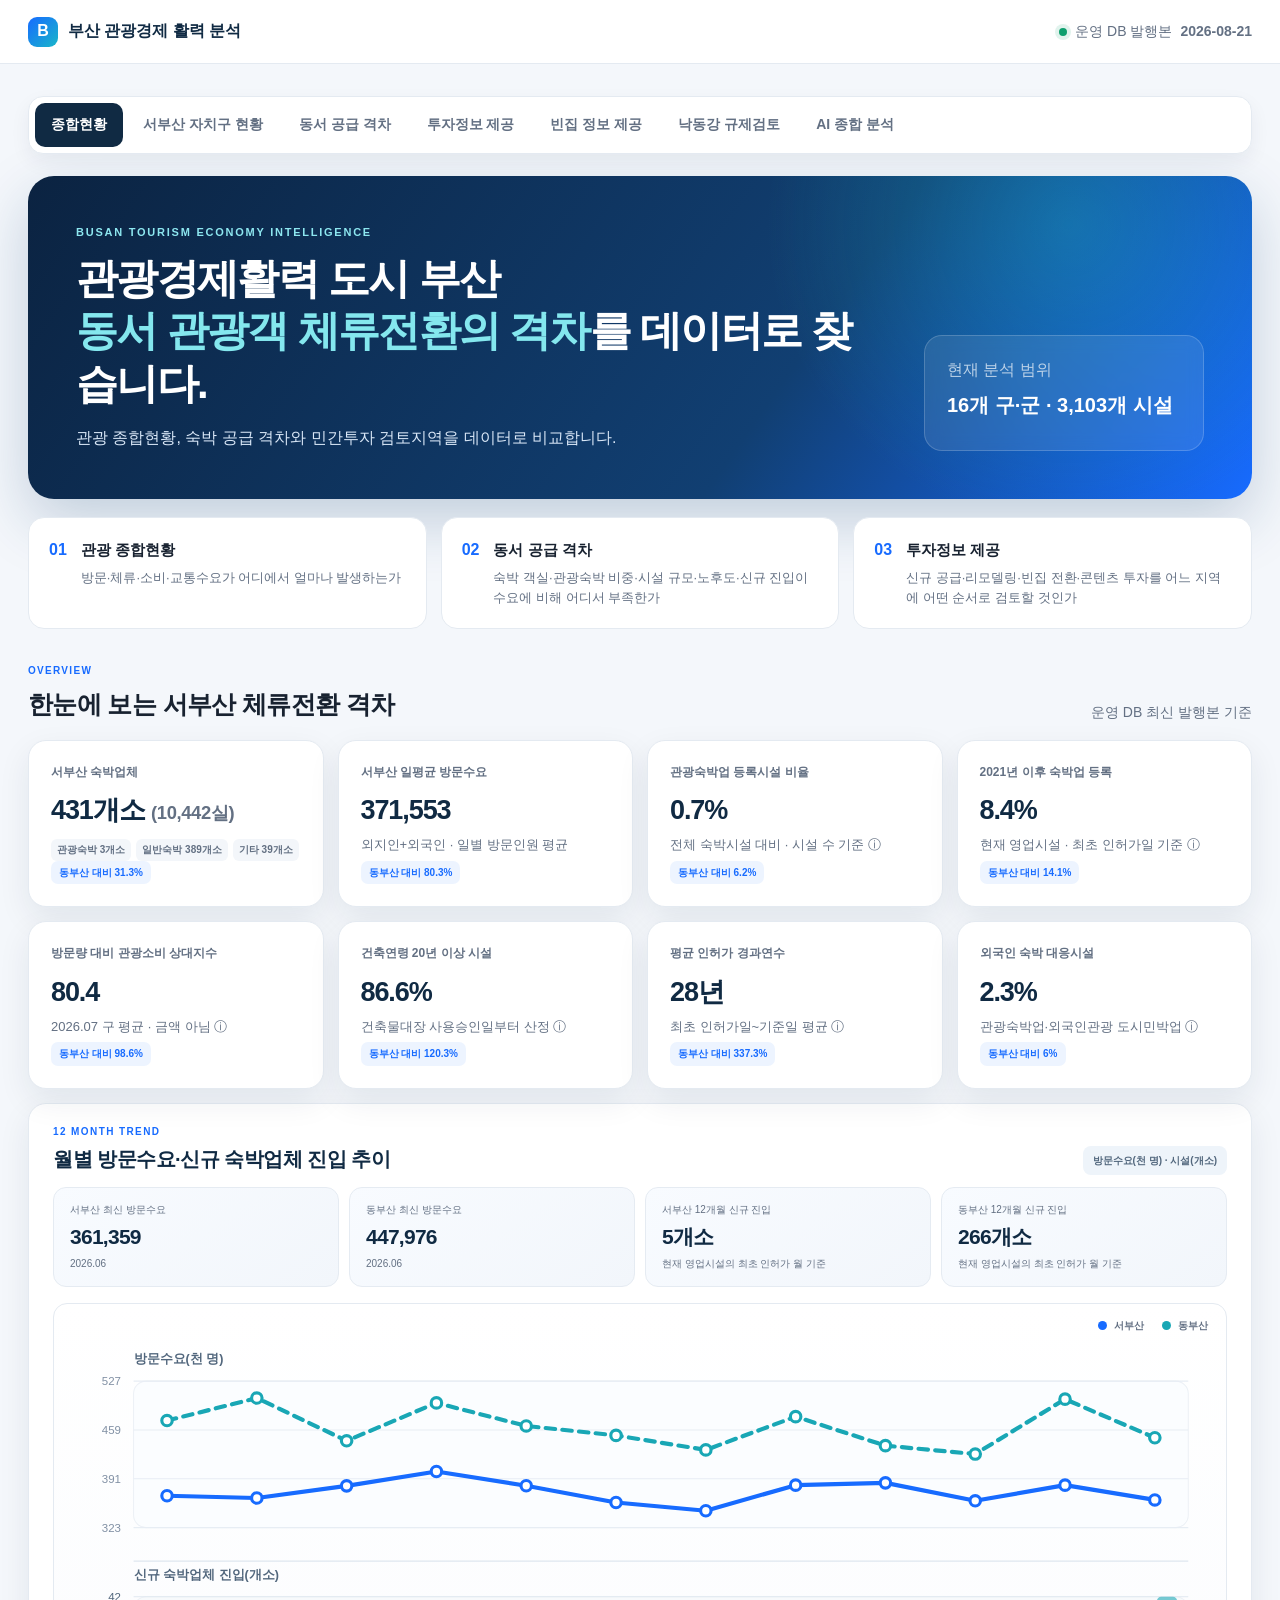
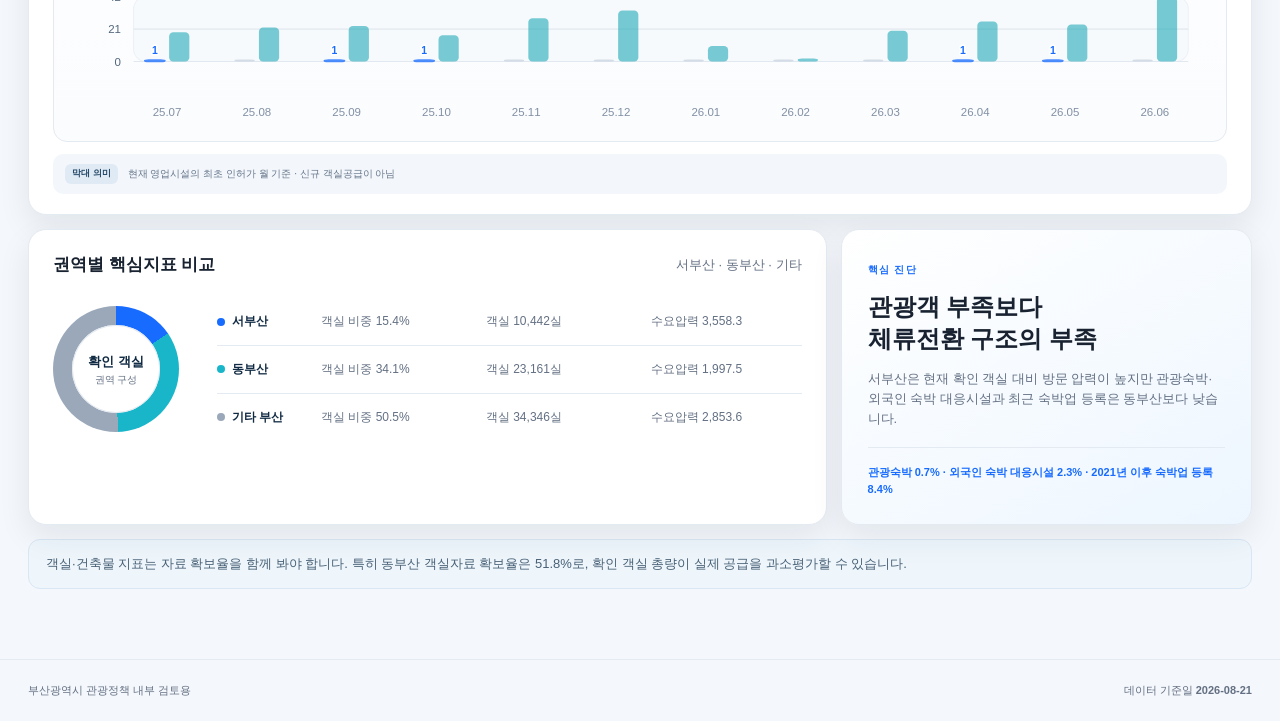
==== src/westbusan/tourism_dashboard/assets/index.html @ 1533f208 "fix(river): toggle all regulation layers" ====
<!doctype html>
<html lang="ko">
<head>
  <meta charset="utf-8">
  <meta name="viewport" content="width=device-width,initial-scale=1">
  <meta name="description" content="관광수요를 부산의 체류·숙박·소비로 연결하기 위한 정책 분석 대시보드">
  <title>부산 관광경제 활력 분석</title>
  <link rel="stylesheet" href="app.css?v=20260823-consumption-formula-v43">
</head>
<body>
  <header class="topbar">
    <a class="brand" href="#overview"><span class="brand-mark">B</span><span>부산 관광경제 활력 분석</span></a>
    <div class="top-meta"><span class="status-dot"></span><span>운영 DB 발행본</span><strong data-as-of>—</strong></div>
  </header>

  <main>
    <nav class="tabs" aria-label="대시보드 메뉴" role="tablist">
      <button class="active" role="tab" aria-selected="true" data-tab-target="overview">종합현황</button>
      <button role="tab" aria-selected="false" data-tab-target="tourism">서부산 자치구 현황</button>
      <button role="tab" aria-selected="false" data-tab-target="supply">동서 공급 격차</button>
      <button role="tab" aria-selected="false" data-tab-target="investment">투자정보 제공</button>
      <button role="tab" aria-selected="false" data-tab-target="vacant">빈집 정보 제공</button>
      <button role="tab" aria-selected="false" data-tab-target="river">낙동강 규제검토</button>
      <button role="tab" aria-selected="false" data-tab-target="insights">AI 종합 분석</button>
    </nav>

    <section class="hero">
      <div>
        <div class="eyebrow">BUSAN TOURISM ECONOMY INTELLIGENCE</div>
        <h1>관광경제활력 도시 부산<br><span>동서 관광객 체류전환의 격차</span>를 데이터로 찾습니다.</h1>
        <p>관광 종합현황, 숙박 공급 격차와 민간투자 검토지역을 데이터로 비교합니다.</p>
      </div>
      <aside class="hero-fact">
        <span>현재 분석 범위</span>
        <strong>16개 구·군 · 3,103개 시설</strong>
      </aside>
    </section>

    <section class="question-grid" aria-label="핵심 의사결정 질문">
      <article><span>01</span><div><strong>관광 종합현황</strong><p>방문·체류·소비·교통수요가 어디에서 얼마나 발생하는가</p></div></article>
      <article><span>02</span><div><strong>동서 공급 격차</strong><p>숙박 객실·관광숙박 비중·시설 규모·노후도·신규 진입이 수요에 비해 어디서 부족한가</p></div></article>
      <article><span>03</span><div><strong>투자정보 제공</strong><p>신규 공급·리모델링·빈집 전환·콘텐츠 투자를 어느 지역에 어떤 순서로 검토할 것인가</p></div></article>
    </section>

    <div class="dashboard-content">
    <section class="tab-panel active" data-tab-panel="overview" id="overview">
      <div class="section-head"><div><span>OVERVIEW</span><h2>한눈에 보는 서부산 체류전환 격차</h2></div><p data-load-state>운영 DB 지표를 불러오는 중입니다.</p></div>
      <div class="kpi-grid" data-overview-kpis></div>
      <article class="card trend-card" data-monthly-trend>
        <header class="trend-header">
          <div><span class="trend-eyebrow">12 MONTH TREND</span><h3>월별 방문수요·신규 숙박업체 진입 추이</h3></div>
          <strong class="trend-unit">방문수요(천 명) · 시설(개소)</strong>
        </header>
        <div class="trend-summary" data-trend-summary></div>
        <div class="trend-chart-shell">
          <div class="trend-legend"><span class="region west">서부산</span><span class="region east">동부산</span></div>
          <div class="trend-chart" data-trend-chart role="img" aria-label="월별 일평균 방문수요 선과 신규 숙박업체 진입 막대 비교"></div>
          <div class="trend-tooltip" data-trend-tooltip hidden></div>
        </div>
        <div class="trend-definition"><strong>막대 의미</strong><span>현재 영업시설의 최초 인허가 월 기준 · 신규 객실공급이 아님</span></div>
      </article>
      <div class="two-column">
        <article class="card"><div class="card-head"><h3>권역별 핵심지표 비교</h3><span>서부산 · 동부산 · 기타</span></div><div class="region-comparison"><div class="room-donut" data-room-donut aria-label="권역별 확인 객실 구성"><div><strong>확인 객실</strong><span>권역 구성</span></div></div><div class="region-summary" data-region-summary></div></div></article>
        <article class="card diagnosis"><span class="label">핵심 진단</span><h3>관광객 부족보다<br>체류전환 구조의 부족</h3><p>서부산은 현재 확인 객실 대비 방문 압력이 높지만 관광숙박·외국인 숙박 대응시설과 최근 숙박업 등록은 동부산보다 낮습니다.</p><div class="evidence-line" data-core-evidence></div></article>
      </div>
      <div class="notice">객실·건축물 지표는 자료 확보율을 함께 봐야 합니다. 특히 동부산 객실자료 확보율은 51.8%로, 확인 객실 총량이 실제 공급을 과소평가할 수 있습니다.</div>
    </section>

    <section class="tab-panel" data-tab-panel="tourism" id="tourism">
      <div class="section-head"><div><span>WEST BUSAN DISTRICTS</span><h2>서부산 자치구 상세현황</h2></div><p>해운대구를 동일 기준 비교값으로 사용합니다.</p></div>
      <div class="district-summary-grid" data-west-district-summary></div>
      <div class="district-priority-note" data-district-priority-note><strong>우선순위 산정 기준</strong><span>객실 100실당 일평균 방문수요(최근 355일 외지인·외국인 일평균 방문수요 ÷ 확인 객실 × 100)가 높은 순서입니다. 노후도·관광숙박·외국인 숙박 대응시설·최근 숙박업 등록은 지원유형 판단에 활용하며, 최종 투자 확정 순위가 아닙니다.</span></div>
      <article class="card district-chart-card">
        <div class="card-head"><h3>서부산 4개 구 분야별 비교</h3><span>괄호는 부산 전체 비중 · 합산 가능한 지표만 표시</span></div>
        <div class="district-chart-metrics" data-district-chart-metrics></div>
        <div class="west-district-chart" data-west-district-chart></div>
      </article>
      <article class="card district-control">
        <div><strong>분석 자치구</strong><span>강서구·북구·사상구·사하구 중 선택</span></div>
        <div class="district-tabs" data-west-district-tabs role="tablist" aria-label="서부산 분석 자치구"></div>
      </article>
      <div class="district-profile" data-district-profile></div>
      <article class="card district-comparison">
        <div class="card-head"><h3>선택 자치구와 해운대구 비교</h3><span>동일 발행본·동일 산식</span></div>
        <div class="district-comparison-grid" data-district-comparison></div>
      </article>
      <article class="card district-policy" data-district-policy></article>
    </section>

    <section class="tab-panel" data-tab-panel="supply" id="supply">
      <div class="section-head"><div><span>EAST–WEST SUPPLY GAP</span><h2>동·서부산 숙박공급 격차</h2></div><p>수요압력과 관광수용 역량을 동일 기준으로 비교합니다.</p></div>
      <div class="supply-gap-summary" data-supply-gap-summary aria-label="동서부산 공급격차 핵심 비교"></div>
      <article class="card visitor-demand-card">
        <div class="card-head"><h3>외지인·외국인 방문수요</h3><span>최근 355일 일평균 · 동서 비교</span></div>
        <div class="visitor-demand-comparison" data-visitor-demand-bars></div>
        <div class="visitor-demand-insight" data-visitor-demand-insight></div>
        <p class="visitor-demand-definition">관광데이터랩 외지인·외국인 분류의 일별 추정 방문인원입니다. 관광객 순인원·숙박객이 아닌 일별 추정 방문인원으로, 숙박수요의 직접 실적이 아니라 지역 방문압력을 비교하는 지표입니다.</p>
      </article>
      <div class="region-donut-grid" data-supply-donuts aria-label="권역별 숙박시설 비중"></div>
      <article class="card registration-type-card">
        <div class="card-head"><h3>등록유형별 숙박업체 비교</h3><span>업체 수 기준 · 서부산·동부산·기타 부산</span></div>
        <div class="registration-type-legend" aria-label="권역 색상 범례">
          <span><i class="west"></i>서부산</span><span><i class="east"></i>동부산</span><span><i class="other"></i>기타 부산</span>
        </div>
        <div class="registration-type-chart" data-registration-type-bars aria-label="등록유형별 권역 숙박업체 수 막대그래프"></div>
        <p class="registration-type-definition"><strong>업체 수 기준</strong>이며, 한 업체가 여러 등록유형에 해당하면 유형별로 중복 집계될 수 있습니다. 등록유형 기준·복수 등록 중복 가능.</p>
      </article>
      <div class="metric-table-wrap card"><table class="metric-table"><thead><tr><th>권역</th><th>시설</th><th>확인 객실</th><th>객실자료 확보율</th><th>시설당 객실 중앙값</th><th>건물 평균연수</th><th>20년+</th><th>인허가 평균업력</th><th>2021년 이후 숙박업 등록</th></tr></thead><tbody data-supply-table></tbody></table><p class="table-definition"><strong>객실자료 확보율</strong>은 전체 숙박시설 중 객실 수가 확인된 시설의 비율입니다. 동부산은 1,377개소 중 일반숙박 713개소의 객실 수가 확인됐으며, 관광숙박·도시민박 등은 현재 원천자료에 객실 수가 없어 확인 객실 합계에서 제외됩니다.</p></div>
      <div class="three-column compact-top">
        <article class="card mini-chart"><h3>관광숙박 등록 비율</h3><div data-tourism-bars></div></article>
        <article class="card mini-chart"><h3>외국인 숙박 대응시설 비율</h3><div data-foreign-bars></div></article>
        <article class="card mini-chart"><h3>2021년 이후 숙박업 등록 비율</h3><div data-new-bars></div></article>
      </div>
      <article class="card supply-ai-control">
        <div><span>AI SUPPLY ANALYSIS</span><h3>서부산·동부산 공급구조 AI 비교</h3><p>방문수요, 전체·일반숙박, 등록유형, 노후도와 신규 등록을 같은 발행본으로 해석합니다.</p></div>
        <button type="button" data-supply-insight-button>AI 공급구조 분석</button>
        <p data-supply-insight-state>버튼을 누르면 처음 한 번 분석하고, 데이터가 바뀌지 않으면 저장 결과를 재사용합니다.</p>
      </article>
      <section class="card supply-ai-result" data-supply-insight-result hidden aria-live="polite">
        <div class="supply-ai-meta"><span data-supply-insight-source></span><span data-supply-insight-date></span><span data-supply-insight-cache></span></div>
        <h3 data-supply-insight-headline></h3>
        <p data-supply-insight-summary></p>
        <div class="supply-ai-findings" data-supply-insight-findings></div>
        <div class="supply-ai-options" data-supply-insight-options></div>
      </section>
    </section>

    <section class="tab-panel" data-tab-panel="investment" id="investment">
      <div class="section-head"><div><span>INVESTMENT INFORMATION</span><h2>민간투자 검토정보</h2></div><p>수요·공급 신호를 지도에서 확인하고 투자유형과 우선지역을 검토합니다.</p></div>
      <div class="action-grid">
        <article><span>1</span><strong>신규 공급</strong><p>수요압력이 높고 신규 진입이 가능한 지역</p></article>
        <article><span>2</span><strong>리모델링</strong><p>노후시설 비중과 기존 객실 기반이 큰 지역</p></article>
        <article><span>3</span><strong>빈집 관광숙박 전환</strong><p>제도·건축·입지조건을 통과한 후보지역</p></article>
        <article><span>4</span><strong>콘텐츠 투자</strong><p>숙박과 인근 관광자원을 연결할 지역</p></article>
      </div>
      <div class="investment-use-flow" aria-label="투자정보 활용 순서">
        <article><span>01</span><div><strong>지역·번호 선택</strong><p>지도에서 동 단위 후보지 또는 번호를 선택합니다.</p></div></article>
        <article><span>02</span><div><strong>수요·공급·노후도 비교</strong><p>방문압력, 숙박시설 집적과 노후시설 신호를 함께 봅니다.</p></div></article>
        <article><span>03</span><div><strong>AI 투자해석 확인</strong><p>적합한 투자유형과 정책 검토사항을 자연어로 확인합니다.</p></div></article>
      </div>
      <div class="investment-map-head">
        <div><span>SPATIAL INVESTMENT</span><h3>지역별 숙박 투자기회 지도</h3><p>번호가 있는 후보지를 선택하면 지도 안의 상세정보에서 시설·수요·노후도 근거를 확인할 수 있습니다.</p></div>
        <a class="text-link" href="map/index.html?v=20260827-poi-filters-v66" target="_blank" rel="noopener">지도 크게 열기 ↗</a>
      </div>
      <div class="map-question-grid" aria-label="공간지도로 확인할 정책 질문">
        <article><span>공급</span><strong>관광수요 대비 숙박공급 부족</strong><p>방문압력과 숙박 공급을 결합해 신규 공급 검토지역을 찾습니다.</p></article>
        <article><span>집적</span><strong>숙박시설 밀집도</strong><p>기존 숙박시설이 모인 동 단위 시장 기반을 확인합니다.</p></article>
        <article><span>개선</span><strong>노후 숙박시설 밀집도</strong><p>20년 이상 건물과 시설 집적을 리모델링 후보로 검토합니다.</p></article>
        <article><span>시장</span><strong>신규 숙박업 진입</strong><p>최근 등록과 기존 공급구조를 함께 보고 투자방향을 판단합니다.</p></article>
      </div>
      <article class="card map-card investment-map-card"><iframe data-map-src="map/index.html?v=20260827-poi-filters-v66" title="부산 관광 숙박 투자기회 지도" loading="lazy"></iframe></article>
      <article class="card map-ai-control">
        <div><span>AI INVESTMENT INTERPRETATION</span><h3>관광 숙박 투자기회 AI 해석</h3><p>신규 공급·리모델링·빈집 전환·콘텐츠 보완 중 어떤 검토가 먼저 필요한지 발행지표로 설명합니다.</p></div>
        <button type="button" data-map-insight-button>AI 투자정보 해석</button>
      </article>
      <article class="card map-ai-result" data-map-insight-result hidden aria-live="polite"><h3 data-map-insight-headline></h3><p data-map-insight-summary></p><div data-map-insight-findings></div></article>
      <div class="investment-summary-head"><div><span>DISTRICT SUMMARY</span><h3>구별 검토순위 요약</h3></div><p>상세 후보지는 지도에서, 권역 비교는 아래 표에서 확인합니다.</p></div>
      <article class="card metric-table-wrap"><table class="metric-table"><thead><tr><th>순위</th><th>지역</th><th>확인 객실</th><th>수요/객실100실</th><th>3박 원천지표</th><th>20년+</th><th>우선 검토방향</th></tr></thead><tbody data-district-table></tbody></table></article>
      <div class="notice">지도와 검토순위는 정책·사업화 1차 검토용입니다. 실제 투자 전에는 토지이용, 인허가, 안전, 소유관계, 사업성과 수익성을 별도 확인해야 합니다.</div>
    </section>

    <section class="tab-panel" data-tab-panel="vacant" id="vacant">
      <div class="section-head"><div><span>VACANT HOUSE</span><h2>빈집 정보 제공</h2></div><p>서부산의 연속 필지군과 일정 규모 단독필지를 관광숙박·거점개발의 1차 후보로 검토합니다.</p></div>
      <div class="vacant-flow"><article><span>01</span><strong>빈집 전수현황</strong><p>16개 구·군 원천과 현재 게시본</p></article><article><span>02</span><strong>A형 연속필지 판정</strong><p>경계를 맞댄 3개 이상 빈집 필지</p></article><article><span>03</span><strong>B형 단독필지 보완</strong><p>A형 외 단독주택형 300㎡ 이상</p></article><article><span>04</span><strong>후보지 상세검토</strong><p>주소·필지·건축자료 확인</p></article></div>
      <article class="card vacant-overview">
        <div><span>DEVELOPMENT CANDIDATE TYPES</span><h3>A형 연속필지 거점개발 후보 4곳 · B형 자치구별 단독개발·숙박전환 예비후보 19곳</h3><p>A형은 지적경계를 직접 맞댄 3필지 이상의 물리적 거점이며, B형은 A형에 포함되지 않은 단독주택형 빈집 중 검증 지적면적 300㎡ 이상을 자치구별 최대 5곳씩 선별한 결과입니다. 지도를 확대하면 필지 경계와 개별 빈집 위치·주소를 확인하고 주소·지번 분석을 실행할 수 있습니다.</p></div>
        <div class="vacant-rule-chips"><span>서부산 4개 구</span><span>A형 3필지 이상</span><span>B형 300㎡ 이상</span><span>총 23곳</span></div>
      </article>
      <div class="workation-programme-head">
        <div><span>WORKATION DEVELOPMENT PROGRAMME</span><h3>빈집 활용 워케이션 개발사업 후보지역 및 검토방향</h3></div>
        <p>현재 게시된 A·B형 후보를 개발방식별로 묶은 행정검토용 요약입니다.</p>
      </div>
      <article class="card workation-candidate-card">
        <div class="workation-table-scroll">
          <table class="workation-candidate-table" data-workation-candidate-table>
            <thead><tr><th>구분</th><th>대상지역</th><th>입지·필지 특성</th><th>사업화 검토방향</th></tr></thead>
            <tbody>
              <tr><td><span class="workation-rank">1</span></td><td><strong>사상구 모라동</strong></td><td>대규모 연속 필지</td><td>숙박·업무·교류 기능을 결합한 <strong>복합형 워케이션 거점 우선 검토</strong></td></tr>
              <tr><td><span class="workation-rank">2</span></td><td><strong>강서구 명지동·동선동·죽동동</strong></td><td>일정 규모 이상의 단독필지</td><td>필지별 <strong>독립형 워케이션 숙박·업무시설 개발 검토</strong></td></tr>
              <tr><td><span class="workation-rank">3</span></td><td><strong>사하구 괴정동·사상구 감전동</strong></td><td>다수의 연속 필지</td><td>연속 필지를 활용한 <strong>통합개발 또는 소규모 워케이션 거점 조성 검토</strong></td></tr>
              <tr><td><span class="workation-rank">4</span></td><td><strong>강서구 죽림동·녹산동</strong></td><td>기존 건축물이 있는 중소규모 필지</td><td>기존 건축물의 <strong>리모델링·전환·재생을 통한 워케이션 시설 조성 검토</strong></td></tr>
              <tr><td><span class="workation-rank conditional">5</span></td><td><strong>사하구 장림동</strong></td><td>개발면적이 협소한 연속 필지</td><td><strong>인접 빈집·유휴부지 추가 확보를 전제로 조건부 추진</strong></td></tr>
            </tbody>
          </table>
        </div>
        <div class="workation-policy-note">
          <strong>행정검토 기준</strong>
          <span>대규모 연속필지는 거점개발형, 일정 규모 단독필지는 독립개발형, 중소규모 필지는 전환·재생형으로 구분합니다.</span>
        </div>
      </article>
      <div class="notice workation-caveat">현재 게시 빈집의 필지 연속성·면적·건축자료에 따른 <strong>투자검토 우선지역 선별 결과이며 사업대상지 확정이 아닙니다</strong>. 추진 전 소유권, 토지이용, 접도, 구조안전, 소방·주차·위생, 관광·교통·통신여건과 사업성을 별도 확인해야 합니다.</div>
      <div class="vacant-map-head"><div><span>LIVE VWORLD MAP</span><h3>빈집 전수현황·유형별 개발후보 지도</h3></div><a class="text-link" href="vacant-map/index.html?v=20260827-poi-filters-v66" target="_blank" rel="noopener">지도 크게 열기 ↗</a></div>
      <article class="card map-card vacant-map-card"><iframe data-vacant-map-src="vacant-map/index.html?v=20260827-poi-filters-v66" title="서부산 빈집 전수현황과 개발후보 지도" loading="lazy"></iframe></article>
      <div class="notice">후보지는 빈집의 물리적 연속성에 따른 1차 검토결과입니다. 실제 관광숙박 또는 거점개발 전에는 토지이용, 건축·소방·위생, 소유·권리관계와 사업성을 별도 확인해야 합니다.</div>
    </section>

    <section class="tab-panel" data-tab-panel="river" id="river">
      <div class="section-head"><div><span>NAKDONG RIVER SITE PRE-SCREENING</span><h2>낙동강 친수공원 관광개발 규제 검토</h2></div><p>낙동강 친수공원 일원의 하천·환경·국가유산·도시계획 규제를 중첩하여 관광개발 가능성을 사전 검토합니다.</p></div>
      <div class="river-review-flow"><article><span>01</span><strong>공원·행위 선택</strong><p>화명·대저·삼락·맥도·을숙도</p></article><article><span>02</span><strong>지도 지점검토</strong><p>하천·습지·국가유산·도시공원</p></article><article><span>03</span><strong>주소·지번 검토</strong><p>용도지역·지구·구역·제한사항</p></article><article><span>04</span><strong>행정 확인</strong><p>최신 고시·점용허가·관리청 협의</p></article></div>
      <div class="river-map-head"><div><span>RIMGIS + VWORLD + APPROVED DB</span><h3>낙동강 친수공원 정밀 규제지도</h3></div><a class="text-link" href="river-map/index.html?v=20260830-layer-toggle-v19" target="_blank" rel="noopener">지도 크게 열기 ↗</a></div>
      <article class="card map-card river-map-card"><iframe data-river-map-src="river-map/index.html?v=20260830-layer-toggle-v19" title="낙동강 친수공원 관광개발 규제 검토 지도" loading="lazy"></iframe></article>
      <div class="notice"><strong>판정 한계:</strong> 별도 발행된 PNU별 토지이용 속성이 있는 주소·지번은 세분 용도지역·용도지구·용도구역·지구단위계획·개발행위 제한을 함께 표시합니다. 미발행·조회실패는 규제 없음이 아니라 미판정입니다. ‘검토 가능’은 허가가 아니며 최신 고시도면·토지이용계획확인서·관리청 공식의견으로 재판정해야 합니다.</div>
    </section>

    <section class="tab-panel" data-tab-panel="insights" id="insights">
      <div class="section-head"><div><span>AI COMPREHENSIVE REPORT</span><h2>AI 종합 분석</h2></div><p>관광수요·숙박공급·민간투자·연속 빈집 필지군을 하나의 정책보고서로 해석합니다.</p></div>
      <article class="card report-control">
        <div><span>PUBLICATION-BOUND REPORT</span><h3>서부산 관광경제 활력 제고 종합보고서</h3><p>현재 승인된 관광·공간·빈집 발행본의 근거지표만 사용합니다. 동일 발행본은 저장된 분석을 재사용합니다.</p></div>
        <div class="report-actions"><button type="button" data-report-button>AI 종합보고서 생성</button><button type="button" class="secondary" data-report-print disabled>보고서 인쇄</button></div>
        <p data-report-state>버튼을 누를 때만 AI를 호출합니다. 호출 실패 시에도 동일한 8개 섹션의 근거 기반 기본보고서를 제공합니다.</p>
      </article>
      <section class="report-result" data-report-result hidden aria-live="polite">
        <div class="report-meta"><span data-report-source></span><span data-report-date></span><span data-report-cache></span></div>
        <article class="report-cover"><span>WEST BUSAN TOURISM POLICY REPORT</span><h3 data-report-headline></h3><p data-report-summary></p></article>
        <div class="report-section-grid" data-report-root>
          <article class="card report-section" data-report-section="executive_summary"><span>01</span><h3 data-report-title></h3><p data-report-narrative></p><div data-report-findings></div><div data-report-actions></div></article>
          <article class="card report-section" data-report-section="tourism_supply"><span>02</span><h3 data-report-title></h3><p data-report-narrative></p><div data-report-findings></div><div data-report-actions></div></article>
          <article class="card report-section" data-report-section="east_west_gap"><span>03</span><h3 data-report-title></h3><p data-report-narrative></p><div data-report-findings></div><div data-report-actions></div></article>
          <article class="card report-section" data-report-section="west_districts"><span>04</span><h3 data-report-title></h3><p data-report-narrative></p><div data-report-findings></div><div data-report-actions></div></article>
          <article class="card report-section" data-report-section="accommodation_investment"><span>05</span><h3 data-report-title></h3><p data-report-narrative></p><div data-report-findings></div><div data-report-actions></div></article>
          <article class="card report-section" data-report-section="vacant_hubs"><span>06</span><h3 data-report-title></h3><p data-report-narrative></p><div data-report-findings></div><div data-report-actions></div></article>
          <article class="card report-section" data-report-section="policy_programmes"><span>07</span><h3 data-report-title></h3><p data-report-narrative></p><div data-report-findings></div><div data-report-actions></div></article>
          <article class="card report-section" data-report-section="limitations"><span>08</span><h3 data-report-title></h3><p data-report-narrative></p><div data-report-findings></div><div data-report-actions></div></article>
        </div>
        <details class="card report-evidence"><summary>인용 근거지표·발행정보 보기</summary><div data-report-evidence></div></details>
      </section>
      <div class="notice">AI 해석은 정책검토 참고자료이며 법적 적합성, 안전성, 투자수익 또는 사업 타당성을 확정하지 않습니다.</div>
    </section>

    </div>
  </main>

  <footer><span>부산광역시 관광정책 내부 검토용</span><span>데이터 기준일 <strong data-as-of>—</strong></span></footer>
  <script src="app.js?v=20260823-consumption-formula-v43"></script>
</body>
</html>
---- src/westbusan/tourism_dashboard/assets/app.css ----
:root{--navy:#102a43;--blue:#176bff;--cyan:#19b6c9;--ink:#182230;--muted:#637083;--line:#e4eaf1;--bg:#f4f7fb;--card:#fff;--good:#0e9f6e;--warn:#e58a00;--bad:#d95050;--shadow:0 12px 32px rgba(16,42,67,.08)}
.kpi strong .secondary-value{display:inline;font-size:.68em;letter-spacing:-.02em;color:var(--muted)}
.facility-mix{display:flex;flex-wrap:wrap;gap:5px;margin-top:3px}.facility-mix-item{display:inline-flex;align-items:center;white-space:nowrap;padding:3px 6px;border-radius:6px;background:#f3f6fa;color:var(--muted);font-size:10px;font-weight:700}
.topbar .brand{display:flex!important}body{padding-left:0!important}body .topbar{justify-content:space-between!important;padding:0 max(28px,calc((100% - 1320px)/2))!important}main{max-width:1320px!important}.dashboard-content{min-width:0}main>.tabs{display:flex;flex-direction:row;gap:4px;overflow-x:auto;overflow-y:hidden;margin:0 0 22px;padding:6px;max-height:none;position:sticky;top:76px;z-index:15;border:1px solid var(--line);border-radius:15px;background:#fff;box-shadow:0 8px 20px rgba(16,42,67,.06)}main>.tabs button{display:block;flex:0 0 auto;width:auto;padding:11px 16px;color:var(--muted);text-align:center;white-space:nowrap}main>.tabs button.active{background:var(--navy);color:#fff}footer{max-width:1320px!important}
.kpi>small:not(.facility-mix){display:block;line-height:1.45}.kpi>small.metric-definition{white-space:nowrap;overflow:hidden;text-overflow:ellipsis;cursor:help}
.topbar{justify-content:flex-end!important}@media(max-width:1180px){.topbar{justify-content:space-between!important}}
[data-overview-kpis]{grid-auto-rows:1fr}[data-overview-kpis] .kpi{height:100%}
*{box-sizing:border-box}html{scroll-behavior:smooth}body{margin:0;background:var(--bg);color:var(--ink);font-family:Pretendard,"Noto Sans KR","Malgun Gothic",sans-serif;line-height:1.55}.topbar{height:64px;padding:0 max(28px,calc((100% - 1320px)/2));display:flex;align-items:center;justify-content:space-between;background:#fff;border-bottom:1px solid var(--line);position:sticky;top:0;z-index:20}.brand{display:flex;gap:10px;align-items:center;color:var(--navy);font-weight:800;text-decoration:none}.brand-mark{display:grid;place-items:center;width:30px;height:30px;border-radius:9px;background:linear-gradient(135deg,var(--blue),var(--cyan));color:#fff}.top-meta{display:flex;align-items:center;gap:8px;font-size:12px;color:var(--muted)}.status-dot{width:8px;height:8px;border-radius:50%;background:var(--good);box-shadow:0 0 0 4px rgba(14,159,110,.12)}main{max-width:1320px;margin:auto;padding:32px 28px 70px}.hero{min-height:300px;border-radius:26px;padding:48px;display:flex;align-items:flex-end;justify-content:space-between;gap:36px;color:#fff;background:radial-gradient(circle at 85% 15%,rgba(25,182,201,.35),transparent 28%),linear-gradient(125deg,#0b2341,#113f72 62%,#176bff);box-shadow:0 22px 60px rgba(17,63,114,.22)}.eyebrow{font-size:11px;font-weight:800;letter-spacing:.16em;color:#8de7f0}.hero h1{margin:12px 0 16px;font-size:42px;line-height:1.25;letter-spacing:-.04em}.hero h1 span{color:#84e7ee}.hero p{max-width:710px;margin:0;color:#d9e7f7;font-size:16px}.hero-fact{min-width:280px;padding:22px;border:1px solid rgba(255,255,255,.18);border-radius:18px;background:rgba(255,255,255,.09);backdrop-filter:blur(8px)}.hero-fact span,.hero-fact small{display:block;color:#bcd2e8}.hero-fact strong{display:block;margin:7px 0;font-size:20px}.question-grid{display:grid;grid-template-columns:repeat(3,1fr);gap:14px;margin:18px 0 26px}.question-grid article{display:flex;gap:14px;padding:20px;border:1px solid var(--line);border-radius:16px;background:#fff}.question-grid article>span{font-weight:900;color:var(--blue)}.question-grid strong{font-size:15px}.question-grid p{margin:5px 0 0;font-size:12px;color:var(--muted)}.tabs{display:flex;gap:4px;overflow-x:auto;padding:6px;margin-bottom:22px;border:1px solid var(--line);border-radius:15px;background:#fff;position:sticky;top:76px;z-index:15;box-shadow:0 8px 20px rgba(16,42,67,.06)}.tabs button{flex:0 0 auto;padding:11px 16px;border:0;border-radius:10px;background:transparent;color:var(--muted);font:inherit;font-size:13px;font-weight:700;cursor:pointer}.tabs button.active{background:var(--navy);color:#fff}.tab-panel{display:none}.tab-panel.active{display:block;animation:fade .25s ease}@keyframes fade{from{opacity:0;transform:translateY(5px)}to{opacity:1;transform:none}}.section-head{display:flex;align-items:end;justify-content:space-between;gap:20px;margin:28px 0 16px}.section-head span,.card .label{font-size:10px;letter-spacing:.13em;font-weight:900;color:var(--blue)}.section-head h2{margin:3px 0 0;font-size:25px;letter-spacing:-.025em}.section-head p{margin:0;color:var(--muted);font-size:13px}.section-head.small{margin-top:28px}.card{background:var(--card);border:1px solid var(--line);border-radius:18px;box-shadow:var(--shadow)}.card-head{display:flex;align-items:center;justify-content:space-between;gap:16px;padding:22px 24px 12px}.card-head h3{margin:0;font-size:17px}.card-head span{font-size:11px;color:var(--muted)}.kpi-grid{display:grid;grid-template-columns:repeat(4,1fr);gap:14px}.kpi{padding:22px}.kpi .label{display:block;color:var(--muted);letter-spacing:0;font-size:12px}.kpi strong{display:block;margin:9px 0 4px;font-size:27px;letter-spacing:-.04em;color:var(--navy)}.kpi small{color:var(--muted);font-size:11px}.kpi .delta{display:inline-block;margin-top:10px;padding:4px 8px;border-radius:7px;background:#edf4ff;color:var(--blue);font-size:10px;font-weight:800}.two-column{display:grid;grid-template-columns:1.65fr .85fr;gap:14px;margin-top:14px}.three-column{display:grid;grid-template-columns:repeat(3,1fr);gap:14px}.compact-top{margin-top:14px}.region-summary{padding:6px 24px 22px}.region-row{display:grid;grid-template-columns:90px 1fr 1fr 1fr;gap:14px;align-items:center;padding:14px 0;border-bottom:1px solid var(--line);font-size:12px}.region-row:last-child{border-bottom:0}.region-row strong{color:var(--navy)}.region-row span{color:var(--muted)}.diagnosis{padding:26px;background:linear-gradient(150deg,#fff,#edf6ff)}.diagnosis h3{font-size:24px;line-height:1.35;margin:10px 0}.diagnosis p{font-size:13px;color:var(--muted)}.evidence-line{margin-top:18px;padding-top:16px;border-top:1px solid var(--line);font-size:11px;color:var(--blue);font-weight:700}.notice{margin-top:14px;padding:14px 17px;border:1px solid #d9e6f3;border-radius:12px;background:#eef6fc;color:#496176;font-size:12px}.comparison-bars{padding:12px 24px 24px}.bar-row{display:grid;grid-template-columns:85px 1fr 120px;gap:14px;align-items:center;margin:14px 0;font-size:12px}.track{height:10px;border-radius:999px;background:#e9eef5;overflow:hidden}.fill{height:100%;border-radius:999px}.bar-value{text-align:right;font-weight:800;color:var(--navy)}.source-index-grid{display:grid;grid-template-columns:repeat(3,1fr);gap:12px;padding:12px 24px 24px}.source-index{padding:15px;border-radius:13px;background:#f6f8fb}.source-index span{font-size:11px;color:var(--muted)}.source-index strong{display:block;margin-top:6px;font-size:22px;color:var(--navy)}.pending{padding:24px}.pending>span{font-size:10px;color:var(--warn);font-weight:900;letter-spacing:.1em}.pending h3{margin:7px 0}.pending strong{display:block;margin:20px 0 6px;font-size:24px;color:var(--warn)}.pending p{font-size:12px;color:var(--muted)}.metric-table-wrap{overflow:auto}.metric-table{width:100%;min-width:940px;border-collapse:collapse}.metric-table th{padding:13px 14px;background:#f6f8fb;color:#6d7888;font-size:10px;text-align:left;white-space:nowrap}.metric-table td{padding:14px;border-top:1px solid var(--line);font-size:12px;white-space:nowrap}.metric-table td strong{color:var(--navy)}.mini-chart{padding:20px}.mini-chart h3{margin:0 0 18px;font-size:14px}.mini-chart .bar-row{grid-template-columns:65px 1fr 62px;margin:12px 0}.action-grid,.vacant-flow{display:grid;grid-template-columns:repeat(4,1fr);gap:12px;margin-bottom:14px}.action-grid article,.vacant-flow article{padding:20px;border:1px solid var(--line);border-radius:16px;background:#fff}.action-grid span,.vacant-flow span{display:grid;place-items:center;width:30px;height:30px;border-radius:9px;background:#edf4ff;color:var(--blue);font-size:11px;font-weight:900}.action-grid strong,.vacant-flow strong{display:block;margin:12px 0 5px}.action-grid p,.vacant-flow p{margin:0;color:var(--muted);font-size:11px}.insight-control{display:grid;grid-template-columns:240px auto 1fr;gap:16px;align-items:end;padding:20px}.insight-control label{display:block;margin-bottom:6px;font-size:11px;color:var(--muted);font-weight:700}.insight-control select{width:100%;padding:11px;border:1px solid var(--line);border-radius:10px;background:#fff}.insight-control button{padding:12px 18px;border:0;border-radius:10px;background:linear-gradient(135deg,var(--blue),#3c87ff);color:#fff;font-weight:800;cursor:pointer}.insight-control button:disabled{opacity:.55;cursor:wait}.insight-control p{margin:0 0 7px;color:var(--muted);font-size:11px}.insight-meta{display:flex;gap:8px;margin:14px 0}.insight-meta span{padding:5px 9px;border-radius:7px;background:#eaf2fb;color:#42617e;font-size:10px}.insight-lead{padding:25px}.insight-lead>span{font-size:10px;color:var(--blue);font-weight:900}.insight-lead h3{margin:9px 0;font-size:24px}.insight-lead p{margin:0;color:var(--muted)}.insight-grid{display:grid;grid-template-columns:repeat(3,1fr);gap:12px;margin-top:12px}.finding{padding:20px}.finding .area{font-size:10px;color:var(--blue);font-weight:900}.finding h3{margin:8px 0}.finding p{font-size:12px}.finding small{color:var(--muted)}.metric-chips{display:flex;flex-wrap:wrap;gap:5px;margin-top:12px}.metric-chips span{padding:4px 6px;border-radius:5px;background:#f0f3f7;color:#5b6879;font-size:9px}.policy-list{display:grid;gap:9px}.policy-option{display:grid;grid-template-columns:46px 150px 1fr;gap:15px;align-items:center;padding:16px 20px;border:1px solid var(--line);border-radius:14px;background:#fff}.policy-option .rank{display:grid;place-items:center;width:34px;height:34px;border-radius:10px;background:var(--navy);color:#fff;font-weight:900}.policy-option strong{font-size:12px;color:var(--blue)}.policy-option h3{margin:0 0 4px;font-size:14px}.policy-option p{margin:0;color:var(--muted);font-size:11px}.evidence{margin-top:14px;padding:16px 20px}.evidence summary{cursor:pointer;font-weight:800;font-size:12px}.evidence-row{display:grid;grid-template-columns:1.2fr 100px 90px 1.5fr;gap:10px;padding:10px 0;border-top:1px solid var(--line);font-size:11px}.map-card{padding:8px}.map-card iframe{display:block;width:100%;height:650px;border:0;border-radius:13px}.text-link{color:var(--blue);font-size:12px;text-decoration:none;font-weight:800}.vacant-status{padding:28px}.vacant-status>span{font-size:10px;color:var(--warn);font-weight:900}.vacant-status h3{margin:8px 0}.vacant-status p{color:var(--muted);font-size:13px}.vacant-status strong{color:var(--blue);font-size:12px}footer{display:flex;justify-content:space-between;max-width:1320px;margin:auto;padding:22px 28px;border-top:1px solid var(--line);color:var(--muted);font-size:11px}
.region-comparison{display:grid;grid-template-columns:150px 1fr;gap:14px;align-items:center;padding:8px 24px 22px}.region-comparison .region-summary{padding:0}.room-donut{display:grid;place-items:center;width:126px;aspect-ratio:1;border-radius:50%;position:relative}.room-donut:after{content:"";position:absolute;inset:19px;border-radius:50%;background:#fff;box-shadow:inset 0 0 0 1px var(--line)}.room-donut>div{position:relative;z-index:1;text-align:center}.room-donut strong,.room-donut span{display:block}.room-donut strong{font-size:13px;color:var(--navy)}.room-donut span{font-size:10px;color:var(--muted)}.region-name{display:flex;align-items:center;gap:7px}.region-dot{display:inline-block;width:8px;height:8px;border-radius:50%}
@media(max-width:980px){.hero{align-items:flex-start;flex-direction:column}.question-grid,.three-column,.insight-grid{grid-template-columns:1fr}.kpi-grid{grid-template-columns:repeat(2,1fr)}.two-column{grid-template-columns:1fr}.action-grid,.vacant-flow{grid-template-columns:repeat(2,1fr)}.insight-control{grid-template-columns:1fr auto}.insight-control p{grid-column:1/-1}.policy-option{grid-template-columns:42px 1fr}.policy-option>div:last-child{grid-column:2}.top-meta{display:none}}
@media(max-width:600px){main{padding:18px 14px 50px}.topbar{padding:0 14px}.hero{padding:28px 22px;min-height:0}.hero h1{font-size:29px}.hero-fact{min-width:0;width:100%}.question-grid{grid-template-columns:1fr}.tabs{top:68px}.kpi-grid{grid-template-columns:1fr}.section-head{align-items:flex-start;flex-direction:column}.action-grid,.vacant-flow{grid-template-columns:1fr 1fr}.insight-control{grid-template-columns:1fr}.insight-control button{width:100%}.bar-row{grid-template-columns:70px 1fr}.bar-value{grid-column:2}.source-index-grid{grid-template-columns:1fr}.evidence-row{grid-template-columns:1fr 80px}.evidence-row span:last-child{grid-column:1/-1}.map-card iframe{height:520px}.region-comparison{grid-template-columns:1fr;padding:8px 18px 20px}.room-donut{margin:auto}.region-row{grid-template-columns:80px 1fr}.region-row span:nth-child(n+3){display:none}footer{padding:20px 14px;flex-direction:column;gap:4px}}
.region-donut-grid{display:grid;grid-template-columns:repeat(3,1fr);gap:14px;margin-bottom:14px}.region-donut-card{display:flex;align-items:center;gap:20px;padding:22px}.region-donut{--region-color:var(--blue);--region-share:0%;display:grid;place-items:center;width:112px;aspect-ratio:1;flex:0 0 auto;border-radius:50%;position:relative;background:conic-gradient(var(--region-color) 0 var(--region-share),#e8edf4 var(--region-share) 100%)}.region-donut:after{content:"";position:absolute;inset:17px;border-radius:50%;background:#fff}.region-donut strong,.region-donut small{position:relative;z-index:1;grid-area:1/1;text-align:center}.region-donut strong{align-self:center;margin-top:-12px;font-size:20px;color:var(--navy)}.region-donut small{align-self:center;margin-top:28px;font-size:11px;color:var(--muted)}.region-donut-details h3{margin:0 0 8px;font-size:20px;color:var(--navy)}.region-donut-details p{margin:4px 0;color:var(--muted);font-size:13px}.metric-table th{font-size:12px}.metric-table td{font-size:14px}.question-grid p,.card-head span,.kpi small,.action-grid p,.vacant-flow p,.notice{font-size:13px}.top-meta,.tabs button,.section-head p,.bar-row,.mini-chart h3,.vacant-status p{font-size:14px}@media(max-width:980px){.region-donut-grid{grid-template-columns:1fr}.region-donut-card{justify-content:center}}@media(max-width:600px){.region-donut-card{justify-content:flex-start;padding:18px}.region-donut{width:96px}.region-donut-details p{font-size:12px}}
.map-ai-control{display:flex;align-items:center;justify-content:space-between;gap:24px;margin-top:14px;padding:22px 24px}.map-ai-control span{font-size:10px;font-weight:900;letter-spacing:.12em;color:var(--blue)}.map-ai-control h3{margin:5px 0 4px;font-size:20px;color:var(--navy)}.map-ai-control p{margin:0;color:var(--muted);font-size:13px}.map-ai-control button{flex:0 0 auto;padding:13px 20px;border:0;border-radius:10px;background:linear-gradient(135deg,var(--blue),#3c87ff);color:#fff;font-weight:900;cursor:pointer}.map-ai-control button:disabled{opacity:.55}.map-ai-result{margin-top:12px;padding:24px}.map-ai-result h3{margin:0 0 8px;font-size:22px;color:var(--navy)}.map-ai-result p{color:var(--muted)}.map-ai-result [data-map-insight-findings]{display:grid;grid-template-columns:repeat(3,1fr);gap:10px;margin-top:14px}.map-ai-result [data-map-insight-findings] article{padding:14px;border-radius:12px;background:#f4f7fb}.map-ai-result [data-map-insight-findings] strong{display:block;margin-bottom:5px;color:var(--navy)}.map-ai-result [data-map-insight-findings] small{color:var(--muted)}@media(max-width:760px){.map-ai-control{align-items:flex-start;flex-direction:column}.map-ai-result [data-map-insight-findings]{grid-template-columns:1fr}}
.map-question-grid{display:grid;grid-template-columns:repeat(4,1fr);gap:12px;margin-bottom:14px}.map-question-grid article{padding:18px;border:1px solid var(--line);border-radius:16px;background:#fff}.map-question-grid span{display:inline-block;padding:4px 7px;border-radius:6px;background:#edf4ff;color:var(--blue);font-size:10px;font-weight:900}.map-question-grid strong{display:block;margin:10px 0 6px;color:var(--navy);font-size:14px}.map-question-grid p{margin:0;color:var(--muted);font-size:12px}@media(max-width:900px){.map-question-grid{grid-template-columns:1fr 1fr}}@media(max-width:600px){.map-question-grid{grid-template-columns:1fr}}
.dashboard-shell{display:grid;grid-template-columns:190px minmax(0,1fr);gap:22px;align-items:start;margin-top:4px;transition:grid-template-columns .2s ease}.dashboard-content{min-width:0}.dashboard-shell .tabs{display:flex;flex-direction:column;gap:5px;overflow-y:auto;overflow-x:hidden;margin:0;padding:10px;max-height:calc(100vh - 100px);top:84px;border-radius:18px}.tabs-group{display:grid;gap:4px}.tabs-group+.tabs-group{margin-top:12px;padding-top:12px;border-top:1px solid var(--line)}.tabs-group-title{padding:0 10px 5px;color:#8b98a9;font-size:10px;font-weight:900;letter-spacing:.12em}.dashboard-shell .tabs button{display:flex;align-items:center;gap:10px;width:100%;padding:11px 10px;text-align:left}.tab-index{display:grid;place-items:center;width:27px;height:27px;flex:0 0 auto;border-radius:8px;background:#eef3f8;color:#718096;font-size:10px;font-weight:900}.tabs button.active .tab-index{background:rgba(255,255,255,.14);color:#fff}.dashboard-shell.map-mode{grid-template-columns:76px minmax(0,1fr)}.dashboard-shell.map-mode .tabs{padding:8px}.dashboard-shell.map-mode .tabs-group-title,.dashboard-shell.map-mode .tab-label{display:none}.dashboard-shell.map-mode .tabs button{justify-content:center;padding:9px 6px}[data-overview-kpis] .kpi{display:flex;flex-direction:column}[data-overview-kpis] .kpi .delta{align-self:flex-start;margin-top:auto}@media(max-width:1180px){.dashboard-shell,.dashboard-shell.map-mode{display:block}.dashboard-shell .tabs,.dashboard-shell.map-mode .tabs{display:flex;flex-direction:row;gap:4px;overflow-x:auto;overflow-y:hidden;margin-bottom:22px;padding:6px;max-height:none;top:76px;border-radius:15px}.tabs-group{display:contents}.tabs-group-title,.tab-index{display:none}.dashboard-shell .tabs button,.dashboard-shell.map-mode .tabs button{display:block;width:auto;padding:11px 16px;text-align:center;white-space:nowrap}.dashboard-shell.map-mode .tab-label{display:inline}}
body{padding-left:250px}.topbar .brand{display:none}.topbar{padding:0 32px}main{max-width:1600px}.dashboard-shell{display:block;margin-top:4px}.sidebar{position:fixed;inset:0 auto 0 0;width:250px;height:100vh;display:flex;flex-direction:column;padding:22px 14px;background:#0d2138;color:#fff;z-index:40;box-shadow:8px 0 28px rgba(13,33,56,.14)}.sidebar-brand{display:flex;align-items:center;gap:12px;padding:4px 8px 22px;border-bottom:1px solid rgba(255,255,255,.12)}.sidebar-brand .brand-mark{width:42px;height:42px;flex:0 0 auto;background:linear-gradient(135deg,#176bff,#19b6c9)}.sidebar-brand strong{display:block;font-size:16px;line-height:1.25}.sidebar-brand small{display:block;margin-top:4px;color:#8fa2b7;font-size:11px}.sidebar .tabs{position:static;display:flex;flex:1;flex-direction:column;gap:5px;overflow-y:auto;overflow-x:hidden;margin:18px 0 12px;padding:0;max-height:none;border:0;border-radius:0;background:transparent;box-shadow:none}.sidebar .tabs button{display:flex;align-items:center;gap:10px;width:100%;padding:11px 10px;color:#c3cfdb;text-align:left}.sidebar .tabs button.active{background:linear-gradient(135deg,#176bff,#235bb5);color:#fff}.sidebar .tabs-group+.tabs-group{border-color:rgba(255,255,255,.1)}.sidebar .tabs-group-title{color:#72879e}.sidebar .tab-index{background:rgba(255,255,255,.08);color:#91a4b8}.sidebar-meta{padding:14px;border:1px solid rgba(25,182,201,.35);border-radius:12px;background:rgba(25,182,201,.08)}.sidebar-meta span,.sidebar-meta small{display:block;color:#8fdde5;font-size:10px}.sidebar-meta strong{display:block;margin:4px 0;color:#fff;font-size:13px}footer{max-width:1600px}@media(max-width:1180px){body{padding-left:0}.topbar .brand{display:flex}.topbar{padding:0 max(28px,calc((100% - 1320px)/2))}main{max-width:1320px}.sidebar{position:static;width:auto;height:auto;display:block;padding:0;background:transparent;color:inherit;box-shadow:none}.sidebar-brand,.sidebar-meta{display:none}.sidebar .tabs{position:sticky;display:flex;flex-direction:row;gap:4px;overflow-x:auto;overflow-y:hidden;margin:0 0 22px;padding:6px;max-height:none;top:76px;border:1px solid var(--line);border-radius:15px;background:#fff;box-shadow:0 8px 20px rgba(16,42,67,.06)}.tabs-group{display:contents}.tabs-group-title,.tab-index{display:none}.sidebar .tabs button{display:block;width:auto;padding:11px 16px;color:var(--muted);text-align:center;white-space:nowrap}.sidebar .tabs button.active{background:var(--navy);color:#fff}footer{max-width:1320px}}
.trend-card{margin-top:14px;overflow:hidden}.trend-header{display:flex;align-items:flex-end;justify-content:space-between;gap:24px;padding:24px 24px 16px}.trend-eyebrow{display:block;margin-bottom:5px;color:var(--blue);font-size:10px;font-weight:900;letter-spacing:.14em}.trend-header h3{margin:0;color:var(--navy);font-size:20px;letter-spacing:-.025em}.trend-header p{margin:5px 0 0;color:var(--muted);font-size:12px}.trend-unit{flex:0 0 auto;padding:7px 10px;border-radius:8px;background:#eef4fa;color:#52677d;font-size:10px}.trend-summary{display:grid;grid-template-columns:repeat(4,1fr);gap:10px;padding:0 24px 16px}.trend-stat{min-width:0;padding:14px 16px;border:1px solid #e5ebf2;border-radius:13px;background:linear-gradient(145deg,#f8fbff,#f2f6fb)}.trend-stat span,.trend-stat small{display:block;color:var(--muted);font-size:10px}.trend-stat strong{display:block;margin:3px 0;color:var(--navy);font-size:21px;letter-spacing:-.035em}.trend-chart-shell{position:relative;margin:0 24px;border:1px solid var(--line);border-radius:14px;background:linear-gradient(180deg,#fff,#fbfcfe)}.trend-legend{display:flex;flex-wrap:wrap;justify-content:flex-end;gap:10px 18px;padding:14px 18px 0;color:var(--muted);font-size:10px;font-weight:700}.trend-legend span{display:flex;align-items:center;gap:7px}.trend-legend span:before{content:"";display:inline-block;width:18px;height:4px;border-radius:99px}.trend-legend .line.west:before{background:#176bff}.trend-legend .line.east:before{background:#19a7b5;background:repeating-linear-gradient(90deg,#19a7b5 0 8px,transparent 8px 12px)}.trend-legend .bar:before{height:10px;border-radius:3px;opacity:.56}.trend-legend .bar.west:before{background:#176bff}.trend-legend .bar.east:before{background:#19a7b5}.trend-chart{width:100%;overflow-x:auto;overflow-y:hidden}.trend-chart svg{display:block;width:100%;min-width:900px;height:auto}.trend-grid{stroke:#e7edf4;stroke-width:1}.trend-axis-label,.trend-month{fill:#8190a4;font-family:inherit;font-size:11px}.trend-axis-label.entry-axis{fill:#52677d}.trend-bar{fill:#176bff;opacity:.32}.trend-bar.east{fill:#19a7b5;opacity:.58}.trend-bar.zero{fill:#cbd5e1;opacity:.8}.trend-line{fill:none;stroke:#176bff;stroke-width:4;stroke-linecap:round;stroke-linejoin:round}.trend-line.east{stroke:#19a7b5;stroke-dasharray:9 7}.trend-point{fill:#fff;stroke:#176bff;stroke-width:3}.trend-point.east{stroke:#19a7b5}.trend-hit{fill:transparent;cursor:crosshair;outline:none}.trend-hit:focus{stroke:rgba(23,107,255,.28);stroke-width:2}.trend-tooltip{position:absolute;z-index:4;min-width:214px;padding:11px 13px;border-radius:10px;background:#102a43;color:#fff;box-shadow:0 10px 26px rgba(16,42,67,.25);transform:translateX(-50%);pointer-events:none}.trend-tooltip strong,.trend-tooltip span{display:block}.trend-tooltip strong{margin-bottom:5px;font-size:12px}.trend-tooltip span{font-size:10px;color:#dce8f4}.trend-tooltip span+span{margin-top:3px}.trend-tooltip span:before{content:"";display:inline-block;width:7px;height:7px;margin-right:6px;border-radius:50%}.trend-tooltip .west-demand:before,.trend-tooltip .west-entry:before{background:#176bff}.trend-tooltip .east-demand:before,.trend-tooltip .east-entry:before{background:#19a7b5}.trend-tooltip .west-entry:before,.trend-tooltip .east-entry:before{border-radius:2px}.trend-footnote{display:flex;justify-content:space-between;gap:20px;padding:13px 24px 21px;color:#718096;font-size:10px}.trend-footnote span:last-child{text-align:right}
@media(max-width:760px){.trend-header{align-items:flex-start;flex-direction:column}.trend-unit{align-self:flex-start}.trend-summary{grid-template-columns:1fr 1fr}.trend-stat{padding:12px}.trend-stat strong{font-size:18px}.trend-chart-shell{margin:0 14px}.trend-chart svg{min-width:860px}.trend-legend{justify-content:flex-start;padding-left:14px}.trend-footnote{flex-direction:column;padding:12px 14px 18px}.trend-footnote span:last-child{text-align:left}}
.trend-legend .region:before{width:9px;height:9px;border-radius:50%}.trend-legend .region.west:before{background:#176bff}.trend-legend .region.east:before{background:#19a7b5}.trend-demand-panel{fill:#fbfdff;stroke:#edf1f6;stroke-width:1}.trend-entry-panel{fill:#f7fafc;stroke:#edf1f6;stroke-width:1}.trend-panel-label{fill:#52677d;font-family:inherit;font-size:12px;font-weight:800}.trend-panel-divider{stroke:#dfe7ef;stroke-width:1}.trend-grid.entry-grid{stroke:#e1e8f0}.trend-definition{display:flex;align-items:center;gap:10px;margin:12px 24px 20px;padding:10px 12px;border-radius:10px;background:#f3f7fb;color:#65758a;font-size:10px}.trend-definition strong{flex:0 0 auto;padding:3px 7px;border-radius:6px;background:#dfeaf5;color:#244866;font-size:9px}@media(max-width:760px){.trend-definition{align-items:flex-start;margin:10px 14px 16px}}
.trend-card .trend-header{padding:20px 24px 12px}.trend-bar.west:not(.zero){opacity:.76;stroke:#176bff;stroke-width:1.5}.trend-west-entry-label{fill:#176bff;font-family:inherit;font-size:10px;font-weight:900;paint-order:stroke;stroke:#fff;stroke-width:3px;stroke-linejoin:round}
.district-control{display:flex;align-items:center;justify-content:space-between;gap:24px;padding:18px 22px}.district-control>div:first-child{display:flex;flex-direction:column}.district-control strong{font-size:14px;color:var(--navy)}.district-control span{font-size:11px;color:var(--muted)}.district-tabs{display:flex;gap:7px;flex-wrap:wrap}.district-tabs button{padding:9px 17px;border:1px solid #d7e1eb;border-radius:10px;background:#f7f9fc;color:#53677e;font:inherit;font-size:12px;font-weight:800;cursor:pointer}.district-tabs button.active{border-color:var(--blue);background:var(--blue);color:#fff;box-shadow:0 6px 16px rgba(23,107,255,.18)}.district-profile{display:grid;grid-template-columns:1fr 58px 1fr;align-items:center;gap:12px;margin:14px 0}.district-profile-card{padding:22px}.district-profile-card.selected{border-color:#bcd4ff;background:linear-gradient(145deg,#fff,#f2f7ff)}.district-profile-card.benchmark{border-color:#b9e7eb;background:linear-gradient(145deg,#fff,#f0fbfc)}.district-profile-heading{display:flex;align-items:center;justify-content:space-between;gap:12px}.district-profile-heading h3{margin:0;font-size:23px;color:var(--navy)}.district-role{padding:4px 8px;border-radius:7px;background:#eaf2ff;color:var(--blue);font-size:10px;font-weight:900}.benchmark .district-role{background:#e9f9fa;color:#158b97}.district-profile-primary{display:flex;align-items:baseline;gap:12px;margin-top:13px}.district-profile-primary strong{font-size:28px;color:var(--navy)}.district-profile-primary span,.district-profile-card p{color:var(--muted);font-size:11px}.district-profile-card p{margin:5px 0 0}.district-versus{display:grid;place-items:center;width:46px;height:46px;margin:auto;border-radius:50%;background:var(--navy);color:#fff;font-size:11px;font-weight:900;box-shadow:0 8px 18px rgba(11,35,65,.16)}.district-comparison-grid{padding:3px 24px 22px}.district-comparison-row{display:grid;grid-template-columns:180px 1fr 1fr;gap:22px;align-items:center;padding:13px 0;border-top:1px solid var(--line)}.district-metric-label strong,.district-metric-label small{display:block}.district-metric-label strong{color:var(--navy);font-size:12px}.district-metric-label small{margin-top:2px;color:var(--muted);font-size:9px}.district-metric-side{display:grid;grid-template-columns:70px auto;gap:8px 12px;align-items:center}.district-metric-side span{color:var(--muted);font-size:10px}.district-metric-side strong{justify-self:end;color:var(--navy);font-size:13px}.district-metric-track{grid-column:1/-1;height:7px;overflow:hidden;border-radius:99px;background:#edf1f5}.district-metric-fill{display:block;height:100%;border-radius:99px;background:var(--blue)}.district-metric-side.benchmark .district-metric-fill{background:var(--cyan)}.district-policy{margin-top:14px;padding:24px;background:linear-gradient(135deg,#102a43,#154b78);color:#fff}.district-policy-meta{display:flex;align-items:center;justify-content:space-between;gap:12px}.district-policy-label{color:#83e3eb;font-size:10px;font-weight:900;letter-spacing:.12em}.district-policy-cache{padding:5px 9px;border:1px solid rgba(131,227,235,.34);border-radius:999px;background:rgba(131,227,235,.1);color:#b9f3f6;font-size:9px;font-weight:800}.district-policy h3{margin:7px 0;font-size:20px}.district-policy p{margin:0;max-width:1100px;color:#dce9f5;font-size:12px;line-height:1.7}.district-policy-action{display:grid;grid-template-columns:minmax(150px,260px) 1fr;gap:12px;margin-top:14px;padding:12px 14px;border:1px solid rgba(255,255,255,.13);border-radius:10px;background:rgba(255,255,255,.06)}.district-policy-action strong{color:#fff;font-size:11px}.district-policy-action span{color:#c9dceb;font-size:10px;line-height:1.55}.district-policy small{display:block;margin-top:13px;color:#9fb8cf;font-size:9px}
@media(max-width:980px){.district-control{align-items:flex-start;flex-direction:column}.district-comparison-row{grid-template-columns:140px 1fr 1fr;gap:14px}}
@media(max-width:600px){.district-profile{grid-template-columns:1fr}.district-versus{width:38px;height:38px}.district-comparison-row{grid-template-columns:1fr;gap:8px;padding:16px 0}.district-metric-label{margin-bottom:2px}.district-tabs{width:100%}.district-tabs button{flex:1}.district-comparison-grid{padding:3px 18px 18px}}
.district-summary-grid{display:grid;grid-template-columns:repeat(4,1fr);gap:12px;margin-bottom:12px}.district-summary-card{padding:18px;border:1px solid var(--line);text-align:left;font:inherit;cursor:pointer}.district-summary-card.active{border-color:#7dabff;background:linear-gradient(145deg,#fff,#eef5ff);box-shadow:0 10px 26px rgba(23,107,255,.12)}.district-summary-rank{color:var(--blue);font-size:9px;font-weight:900;letter-spacing:.08em}.district-summary-card h3{margin:5px 0 4px;color:var(--navy);font-size:20px}.district-summary-card>strong{display:block;color:var(--navy);font-size:14px}.district-summary-card p{margin:5px 0;color:var(--muted);font-size:10px}.district-summary-card small{display:block;margin-top:10px;padding-top:9px;border-top:1px solid var(--line);color:#385f86;font-size:10px;font-weight:800}.district-priority-note{display:grid;grid-template-columns:150px 1fr;gap:14px;align-items:center;margin:0 0 14px;padding:12px 16px;border:1px solid #d7e6fb;border-radius:12px;background:#f5f9ff;color:#536a83;font-size:10px;line-height:1.55}.district-priority-note strong{color:#174f8d;font-size:11px}.district-chart-card{margin-bottom:14px}.district-chart-metrics{display:flex;flex-wrap:wrap;gap:6px;padding:0 24px 12px}.district-chart-metrics button{padding:7px 11px;border:1px solid #dbe4ed;border-radius:8px;background:#f7f9fc;color:#64758a;font:inherit;font-size:10px;font-weight:800;cursor:pointer}.district-chart-metrics button.active{border-color:var(--navy);background:var(--navy);color:#fff}.west-district-chart{padding:4px 24px 22px}.district-chart-benchmark{display:flex;align-items:center;justify-content:flex-end;gap:8px;margin-bottom:8px;color:#158b97;font-size:10px}.district-chart-benchmark strong{padding:4px 8px;border-radius:6px;background:#e9f9fa;color:#137681}.district-chart-bar{display:grid;grid-template-columns:70px 1fr 145px;gap:13px;align-items:center;width:100%;padding:10px 8px;border:0;border-radius:10px;background:transparent;text-align:left;font:inherit;cursor:pointer}.district-chart-bar:hover,.district-chart-bar.active{background:#f2f7ff}.district-chart-bar>strong{color:var(--navy);font-size:12px}.district-chart-track{height:13px;overflow:hidden;border-radius:99px;background:#edf1f5}.district-chart-fill{display:block;height:100%;border-radius:99px;background:linear-gradient(90deg,#176bff,#55a0ff)}.district-chart-bar.active .district-chart-fill{background:linear-gradient(90deg,#0f4fc6,#176bff)}.district-chart-value{text-align:right;color:var(--navy);font-size:11px;font-weight:900}
@media(max-width:980px){.district-summary-grid{grid-template-columns:1fr 1fr}}
@media(max-width:600px){.district-summary-grid{grid-template-columns:1fr}.district-priority-note{grid-template-columns:1fr;gap:4px}.district-chart-metrics{padding:0 18px 10px}.west-district-chart{padding:4px 14px 18px}.district-chart-bar{grid-template-columns:54px 1fr 105px;gap:8px}.district-summary-card{padding:16px}.district-policy-action{grid-template-columns:1fr}}
.district-summary-rank{font-size:10px}.district-summary-card>strong{font-size:15px}.district-summary-card p,.district-summary-card small{font-size:12px;line-height:1.5}.district-chart-metrics button{font-size:12px}.district-chart-benchmark{font-size:12px}.district-chart-bar>strong{font-size:13px}.district-chart-value{font-size:12px}
.supply-gap-summary{display:grid;grid-template-columns:repeat(6,minmax(0,1fr));gap:12px;margin-bottom:14px}.supply-gap-stat{min-width:0;padding:17px 18px;border:1px solid #dce6f0;border-radius:14px;background:linear-gradient(145deg,#fff,#f6f9fd);box-shadow:0 8px 22px rgba(16,42,67,.05)}.supply-gap-stat.featured{grid-column:span 2}.supply-gap-stat h3{margin:0 0 12px;color:var(--navy);font-size:12px}.supply-gap-values{display:flex;flex-wrap:wrap;gap:7px}.supply-gap-values span{padding:6px 8px;border-radius:8px;font-size:11px;font-weight:900}.supply-gap-values .west{background:#eaf2ff;color:#176bff}.supply-gap-values .east{background:#e7f8fa;color:#148b96}.supply-gap-stat p{margin:10px 0 0;color:#5d7186;font-size:10px;line-height:1.45}.visitor-demand-card{margin-bottom:14px;overflow:hidden}.visitor-demand-comparison{display:grid;grid-template-columns:repeat(2,minmax(0,1fr));gap:18px;padding:3px 24px 18px}.visitor-demand-group{padding:16px;border:1px solid #e1e9f1;border-radius:13px;background:#fbfdff}.visitor-demand-group h4{margin:0 0 13px;color:var(--navy);font-size:13px}.visitor-demand-row{display:grid;grid-template-columns:52px minmax(120px,1fr) 92px;align-items:center;gap:10px}.visitor-demand-row+.visitor-demand-row{margin-top:11px}.visitor-demand-row strong{color:#4f647a;font-size:10px}.visitor-demand-bar{height:13px;overflow:hidden;border-radius:99px;background:#eaf0f5}.visitor-demand-bar span{display:block;height:100%;min-width:3px;border-radius:99px}.visitor-demand-bar .west{background:linear-gradient(90deg,#176bff,#5c9cff)}.visitor-demand-bar .east{background:linear-gradient(90deg,#19a7b5,#64d0d7)}.visitor-demand-value{text-align:right;color:var(--navy);font-size:10px;font-weight:900}.visitor-demand-insight{margin:0 24px 12px;padding:13px 15px;border-left:4px solid #176bff;border-radius:0 10px 10px 0;background:#eef5ff;color:#244866;font-size:11px;font-weight:700;line-height:1.6}.visitor-demand-definition{margin:0;padding:0 24px 20px;color:#6a7e92;font-size:9px;line-height:1.55}.visitor-demand-definition:before{content:"지표 해석";display:inline-block;margin-right:7px;padding:3px 6px;border-radius:5px;background:#e8eef5;color:#4b6178;font-size:8px;font-weight:900}@media(max-width:1180px){.supply-gap-summary{grid-template-columns:repeat(3,minmax(0,1fr))}.supply-gap-stat.featured{grid-column:span 2}}@media(max-width:800px){.supply-gap-summary{grid-template-columns:1fr 1fr}.supply-gap-stat.featured{grid-column:1/-1}}@media(max-width:700px){.supply-gap-summary,.visitor-demand-comparison{grid-template-columns:1fr}.supply-gap-stat.featured{grid-column:auto}.supply-gap-stat{padding:15px}.visitor-demand-comparison{padding:3px 16px 16px}.visitor-demand-insight{margin:0 16px 12px}.visitor-demand-definition{padding:0 16px 18px}.visitor-demand-row{grid-template-columns:48px minmax(90px,1fr) 86px}}
.supply-gap-definition{display:block;min-height:28px;margin:-6px 0 10px;color:#708397;font-size:9px;line-height:1.45}.table-definition{margin:0;padding:12px 16px 14px;border-top:1px solid var(--line);background:#f8fafc;color:#61758a;font-size:9px;line-height:1.55}.table-definition strong{color:#244866}
.supply-gap-summary{grid-template-columns:repeat(5,minmax(0,1fr))}.supply-gap-stat{display:flex;min-height:190px;flex-direction:column}.supply-gap-stat p{margin:auto 0 0;padding-top:10px}.region-donut-card{justify-content:center}.region-donut-details h3{margin:0;font-size:19px}.supply-ai-control{display:grid;grid-template-columns:minmax(0,1fr) auto;gap:16px;align-items:center;margin-top:14px;padding:22px 24px}.supply-ai-control span{color:var(--blue);font-size:9px;font-weight:900;letter-spacing:.14em}.supply-ai-control h3{margin:4px 0;font-size:18px}.supply-ai-control p{grid-column:1/-1;margin:0;color:var(--muted);font-size:11px}.supply-ai-control div p{margin:0}.supply-ai-control button{padding:12px 17px;border:0;border-radius:10px;background:linear-gradient(135deg,var(--blue),#3c87ff);color:#fff;font-weight:900;cursor:pointer}.supply-ai-control button:disabled{opacity:.55;cursor:wait}.supply-ai-result{margin-top:12px;padding:24px}.supply-ai-result>h3{margin:9px 0;font-size:22px}.supply-ai-result>p{margin:0;color:var(--muted);font-size:12px}.supply-ai-meta{display:flex;gap:7px;flex-wrap:wrap}.supply-ai-meta span{padding:4px 8px;border-radius:7px;background:#edf4ff;color:#356690;font-size:9px;font-weight:800}.supply-ai-findings,.supply-ai-options{display:grid;grid-template-columns:repeat(3,minmax(0,1fr));gap:10px;margin-top:16px}.supply-ai-findings article,.supply-ai-options article{padding:15px;border:1px solid #e1e9f1;border-radius:12px;background:#f9fbfd}.supply-ai-findings strong,.supply-ai-options strong{display:block;color:var(--navy);font-size:12px}.supply-ai-findings p,.supply-ai-options p{margin:6px 0 0;color:#63778b;font-size:10px;line-height:1.55}.supply-ai-options span{display:inline-block;margin-bottom:7px;padding:3px 6px;border-radius:5px;background:#eaf2ff;color:var(--blue);font-size:9px;font-weight:900}@media(max-width:1180px){.supply-gap-summary{grid-template-columns:repeat(3,minmax(0,1fr))}}@media(max-width:800px){.supply-gap-summary{grid-template-columns:repeat(2,minmax(0,1fr))}.supply-ai-findings,.supply-ai-options{grid-template-columns:1fr}}@media(max-width:700px){.supply-gap-summary{grid-template-columns:1fr}.supply-gap-stat{min-height:0}.supply-ai-control{grid-template-columns:1fr}.supply-ai-control button{width:100%}}
.registration-type-card{margin-bottom:14px;overflow:hidden}.registration-type-legend{display:flex;justify-content:flex-end;gap:18px;padding:0 24px 12px;color:#51677d;font-size:11px;font-weight:800}.registration-type-legend span{display:flex;align-items:center;gap:6px}.registration-type-legend i{width:10px;height:10px;border-radius:3px}.registration-type-legend .west{background:#176bff}.registration-type-legend .east{background:#19a7b5}.registration-type-legend .other{background:#7d8fa1}.registration-type-chart{display:grid;grid-template-columns:repeat(2,minmax(0,1fr));gap:12px 18px;padding:0 24px 18px}.registration-type-row{padding:15px 16px;border:1px solid #e0e8f0;border-radius:13px;background:#fbfdff}.registration-type-row:last-child:nth-child(odd){grid-column:1/-1}.registration-type-row h4{margin:0 0 12px;color:var(--navy);font-size:13px}.registration-type-bars{display:grid;gap:9px}.registration-type-series{display:grid;grid-template-columns:58px minmax(90px,1fr) 64px;align-items:center;gap:10px}.registration-type-series strong{color:#53697f;font-size:10px}.registration-type-series b{text-align:right;color:var(--navy);font-size:10px}.registration-type-track{height:13px;overflow:hidden;border-radius:99px;background:#e9eff5}.registration-type-bar{display:block;height:100%;border-radius:99px}.registration-type-bar.west{background:linear-gradient(90deg,#176bff,#5b9cff)}.registration-type-bar.east{background:linear-gradient(90deg,#15939e,#58cbd3)}.registration-type-bar.other{background:linear-gradient(90deg,#60758a,#9aabba)}.registration-type-definition{margin:0;padding:13px 24px 18px;border-top:1px solid #e7edf3;background:#f8fafc;color:#64788c;font-size:9px;line-height:1.55}.registration-type-definition strong{color:#244866}@media(max-width:800px){.registration-type-chart{grid-template-columns:1fr;padding:0 16px 16px}.registration-type-row:last-child:nth-child(odd){grid-column:auto}.registration-type-legend{justify-content:flex-start;flex-wrap:wrap;padding:0 16px 12px}.registration-type-definition{padding:12px 16px 16px}}
.investment-use-flow{display:grid;grid-template-columns:repeat(3,minmax(0,1fr));gap:12px;margin:0 0 18px}.investment-use-flow article{display:flex;align-items:flex-start;gap:13px;padding:16px 18px;border:1px solid #dbe6f1;border-radius:14px;background:linear-gradient(145deg,#fff,#f7faff)}.investment-use-flow article>span{display:grid;place-items:center;width:32px;height:32px;flex:0 0 auto;border-radius:9px;background:var(--navy);color:#fff;font-size:10px;font-weight:900}.investment-use-flow strong{display:block;margin:1px 0 4px;color:var(--navy);font-size:13px}.investment-use-flow p{margin:0;color:var(--muted);font-size:11px}.investment-map-head,.investment-summary-head{display:flex;align-items:flex-end;justify-content:space-between;gap:20px;margin:26px 0 13px}.investment-map-head span,.investment-summary-head span{color:var(--blue);font-size:9px;font-weight:900;letter-spacing:.14em}.investment-map-head h3,.investment-summary-head h3{margin:4px 0 0;color:var(--navy);font-size:21px}.investment-map-head p,.investment-summary-head p{margin:4px 0 0;color:var(--muted);font-size:11px}.investment-map-card iframe{height:760px}.investment-summary-head{margin-top:26px}.investment-summary-head>p{text-align:right}@media(max-width:900px){.investment-use-flow{grid-template-columns:1fr}.investment-map-head,.investment-summary-head{align-items:flex-start;flex-direction:column}.investment-summary-head>p{text-align:left}.investment-map-card iframe{height:650px}}@media(max-width:600px){.investment-map-card iframe{height:540px}.investment-use-flow article{padding:14px}}
.vacant-overview{display:flex;align-items:center;justify-content:space-between;gap:24px;margin-bottom:14px;padding:22px 24px;background:linear-gradient(135deg,#fff,#eef7ff)}.vacant-overview>div:first-child>span,.vacant-map-head span{color:var(--blue);font-size:9px;font-weight:900;letter-spacing:.14em}.vacant-overview h3,.vacant-map-head h3{margin:5px 0;color:var(--navy);font-size:21px}.vacant-overview p{max-width:760px;margin:0;color:var(--muted);font-size:12px;line-height:1.65}.vacant-rule-chips{display:flex;flex-wrap:wrap;justify-content:flex-end;gap:7px}.vacant-rule-chips span{padding:7px 10px;border-radius:8px;background:#e5f0ff;color:#125ec5;font-size:10px;font-weight:900}.vacant-map-head{display:flex;align-items:flex-end;justify-content:space-between;gap:20px;margin:22px 0 12px}.vacant-map-card iframe{height:840px}@media(max-width:900px){.vacant-overview,.vacant-map-head{align-items:flex-start;flex-direction:column}.vacant-rule-chips{justify-content:flex-start}.vacant-map-card iframe{height:760px}}@media(max-width:600px){.vacant-map-card iframe{height:680px}}
.report-control{display:grid;grid-template-columns:minmax(0,1fr) auto;gap:16px;align-items:center;padding:24px;background:linear-gradient(145deg,#fff,#edf6ff)}.report-control>div:first-child>span{color:var(--blue);font-size:9px;font-weight:900;letter-spacing:.14em}.report-control h3{margin:5px 0;color:var(--navy);font-size:21px}.report-control p{margin:0;color:var(--muted);font-size:11px}.report-control>p{grid-column:1/-1}.report-actions{display:flex;gap:8px}.report-actions button{padding:12px 16px;border:0;border-radius:10px;background:linear-gradient(135deg,var(--blue),#3c87ff);color:#fff;font:inherit;font-size:11px;font-weight:900;cursor:pointer}.report-actions button.secondary{border:1px solid #cfdceb;background:#fff;color:var(--navy)}.report-actions button:disabled{opacity:.45;cursor:not-allowed}.report-result{margin-top:14px}.report-meta{display:flex;gap:7px;flex-wrap:wrap;margin-bottom:10px}.report-meta span{padding:5px 9px;border-radius:7px;background:#e8f1ff;color:#2866b6;font-size:9px;font-weight:900}.report-cover{padding:34px;border-radius:20px;background:linear-gradient(135deg,#102a43,#155086);color:#fff;box-shadow:var(--shadow)}.report-cover>span{color:#86e8ef;font-size:9px;font-weight:900;letter-spacing:.15em}.report-cover h3{max-width:960px;margin:10px 0;font-size:27px;line-height:1.35}.report-cover p{max-width:1050px;margin:0;color:#d8e7f5;font-size:12px;line-height:1.8}.report-section-grid{display:grid;grid-template-columns:repeat(2,minmax(0,1fr));gap:14px;margin-top:14px}.report-section{min-width:0;padding:24px}.report-section>span{display:grid;place-items:center;width:31px;height:31px;border-radius:9px;background:#eaf2ff;color:var(--blue);font-size:10px;font-weight:900}.report-section>h3{margin:12px 0 7px;color:var(--navy);font-size:20px}.report-section>p{margin:0 0 15px;color:var(--muted);font-size:11px;line-height:1.7}.report-finding,.report-action{margin-top:10px;padding:14px;border:1px solid #e0e8f1;border-radius:11px;background:#f9fbfd}.report-finding strong,.report-action strong{display:block;color:var(--navy);font-size:12px}.report-finding p,.report-action p{margin:6px 0;color:#5d7286;font-size:10px;line-height:1.6}.report-finding small,.report-action small{display:block;margin-top:8px;color:#7b8997;font-size:9px;line-height:1.5}.report-metric-chips{display:flex;flex-wrap:wrap;gap:5px;margin:8px 0}.report-metric-chips span{padding:4px 6px;border-radius:6px;background:#eaf2ff;color:#2062b7;font-size:9px;font-weight:800}.report-action{border-color:#d8e8e9;background:#f2fbfb}.report-action>span{display:inline-block;margin-bottom:7px;padding:3px 6px;border-radius:5px;background:#d9f3f5;color:#147d86;font-size:9px;font-weight:900}.report-evidence{margin-top:14px;overflow:hidden}.report-evidence summary{padding:17px 20px;color:var(--navy);font-size:12px;font-weight:900;cursor:pointer}.report-evidence-row{display:grid;grid-template-columns:1.4fr .5fr .5fr 2fr;gap:12px;padding:11px 20px;border-top:1px solid var(--line);font-size:9px}.report-evidence-row strong{color:var(--navy)}.report-evidence-row span,.report-evidence-row small{color:var(--muted)}
@media(max-width:850px){.report-control{grid-template-columns:1fr}.report-control>p{grid-column:auto}.report-actions{flex-wrap:wrap}.report-section-grid{grid-template-columns:1fr}.report-evidence-row{grid-template-columns:1fr 1fr}.report-evidence-row small{grid-column:1/-1}}@media(max-width:520px){.report-actions{display:grid}.report-cover{padding:24px}.report-cover h3{font-size:22px}.report-section{padding:18px}}
@media print{body{background:#fff}.topbar,main>.tabs,.hero,.question-grid,.report-control,.notice,footer{display:none!important}main{max-width:none;padding:0}.tab-panel{display:none!important}#insights{display:block!important}.report-result{margin:0}.report-cover{box-shadow:none;print-color-adjust:exact;-webkit-print-color-adjust:exact}.report-section-grid{gap:8px}.report-section{box-shadow:none;break-inside:avoid}.report-evidence{box-shadow:none}.report-meta{margin-top:10px}}
.workation-programme-head{display:flex;align-items:flex-end;justify-content:space-between;gap:20px;margin:26px 0 12px}.workation-programme-head span{color:var(--blue);font-size:9px;font-weight:900;letter-spacing:.14em}.workation-programme-head h3{margin:4px 0 0;color:var(--navy);font-size:21px}.workation-programme-head p{max-width:440px;margin:0;color:var(--muted);font-size:11px;text-align:right}.workation-candidate-card{overflow:hidden}.workation-table-scroll{overflow-x:auto}.workation-candidate-table{width:100%;min-width:920px;border-collapse:collapse}.workation-candidate-table th{padding:13px 16px;background:#f5f8fc;color:#63758a;font-size:10px;text-align:left;white-space:nowrap}.workation-candidate-table th:first-child{width:64px;text-align:center}.workation-candidate-table th:nth-child(2){width:250px}.workation-candidate-table th:nth-child(3){width:220px}.workation-candidate-table td{padding:15px 16px;border-top:1px solid var(--line);color:#53677c;font-size:11px;line-height:1.55;vertical-align:middle}.workation-candidate-table td:first-child{text-align:center}.workation-candidate-table td strong{color:var(--navy)}.workation-candidate-table tbody tr:hover{background:#f8fbff}.workation-rank{display:inline-grid;place-items:center;width:29px;height:29px;border-radius:9px;background:var(--navy);color:#fff;font-size:10px;font-weight:900}.workation-rank.conditional{background:#6c7f92}.workation-policy-note{display:grid;grid-template-columns:120px 1fr;gap:14px;align-items:center;padding:13px 16px;border-top:1px solid var(--line);background:#f8fafc}.workation-policy-note strong{color:#245581;font-size:10px}.workation-policy-note span{color:#65798d;font-size:10px;line-height:1.55}.workation-caveat{line-height:1.65}.workation-caveat strong{color:#244f78}@media(max-width:760px){.workation-programme-head{align-items:flex-start;flex-direction:column}.workation-programme-head p{text-align:left}.workation-policy-note{grid-template-columns:1fr;gap:4px}.workation-candidate-table td{font-size:10px}}
@media(max-width:600px){.investment-map-card iframe{height:940px}}
.river-review-flow{display:grid;grid-template-columns:repeat(4,1fr);gap:12px;margin-bottom:14px}.river-review-flow article{padding:17px;border:1px solid var(--line);border-radius:15px;background:#fff}.river-review-flow span{display:grid;place-items:center;width:30px;height:30px;border-radius:9px;background:#e5f2ff;color:var(--blue);font-size:10px;font-weight:900}.river-review-flow strong{display:block;margin:10px 0 4px;color:var(--navy);font-size:13px}.river-review-flow p{margin:0;color:var(--muted);font-size:11px}.river-map-head{display:flex;align-items:flex-end;justify-content:space-between;gap:20px;margin:22px 0 12px}.river-map-head span{color:var(--blue);font-size:9px;font-weight:900;letter-spacing:.14em}.river-map-head h3{margin:4px 0 0;color:var(--navy);font-size:21px}.river-map-card iframe{height:980px}@media(max-width:900px){.river-review-flow{grid-template-columns:1fr 1fr}.river-map-card iframe{height:1100px}}@media(max-width:600px){.river-review-flow{grid-template-columns:1fr 1fr}.river-map-head{align-items:flex-start;flex-direction:column}.river-map-card iframe{height:1480px}}
@media(max-width:600px){.investment-map-card iframe{height:940px}}
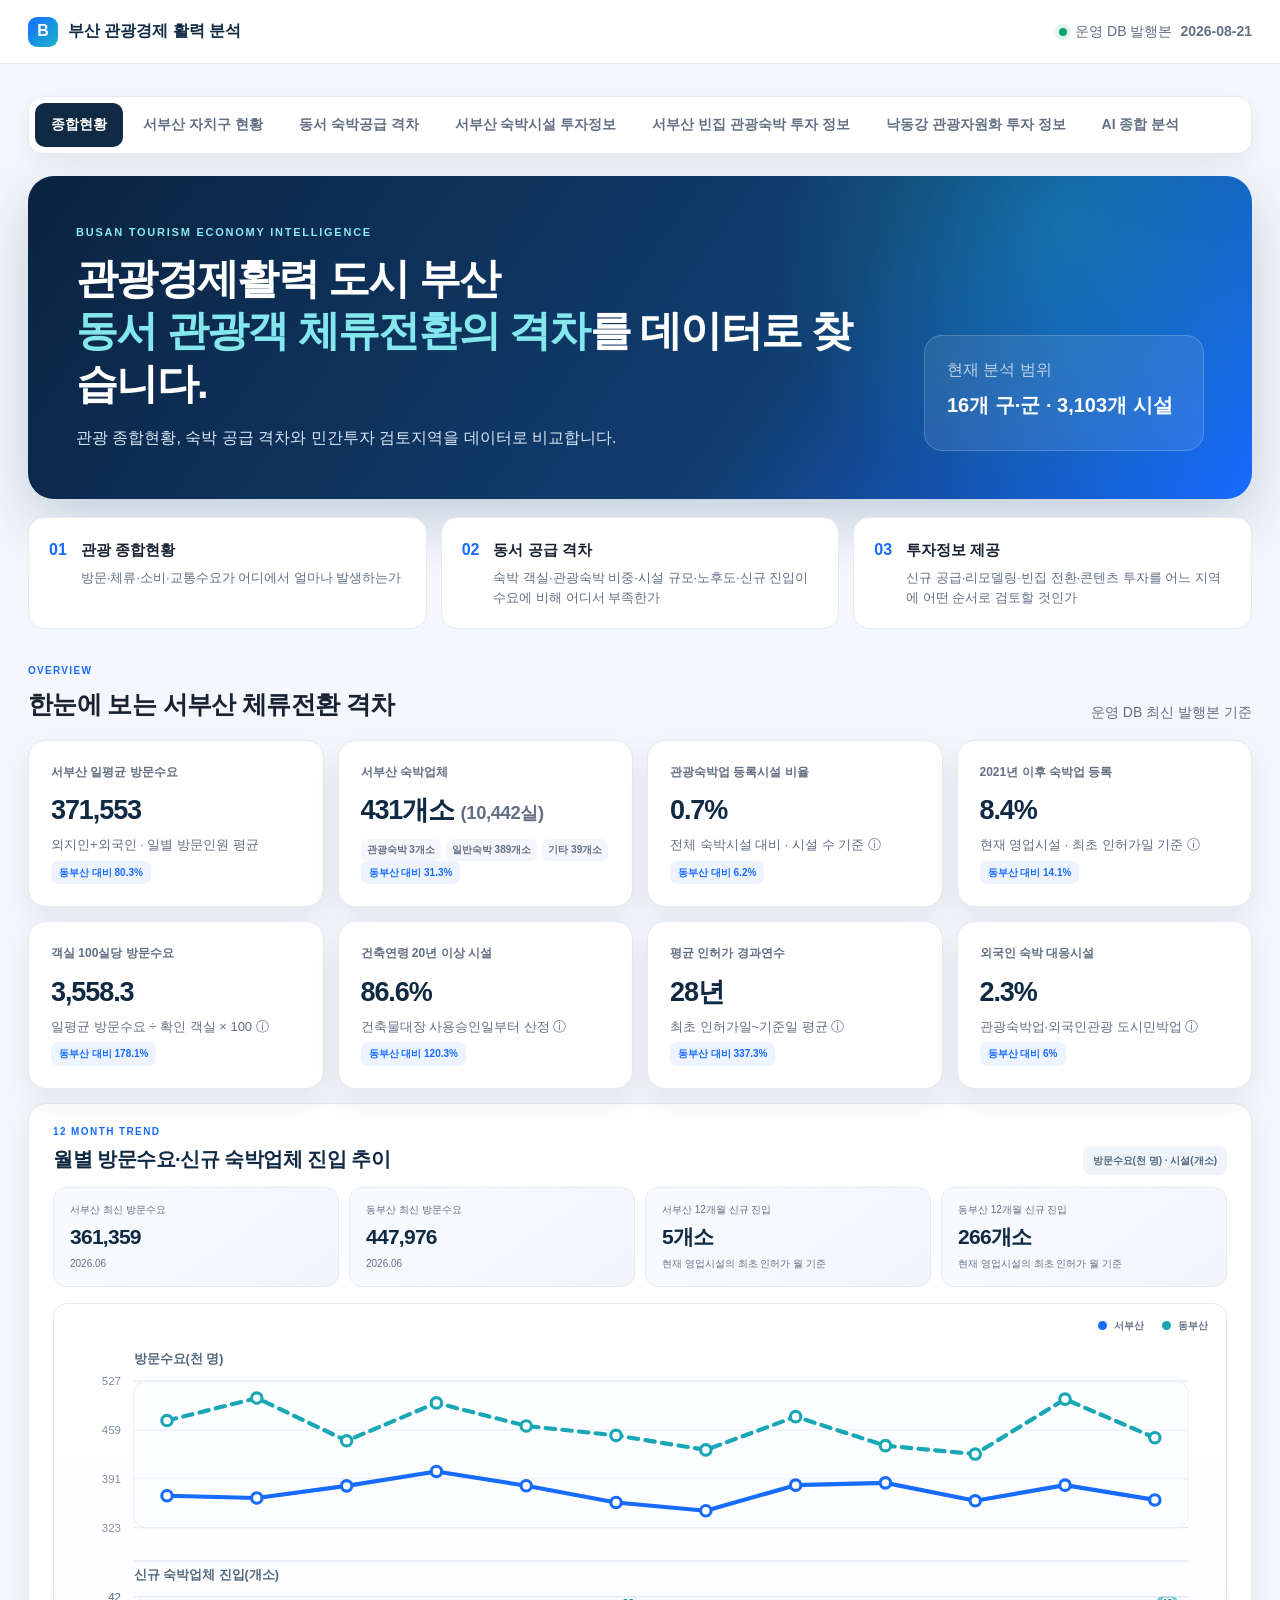
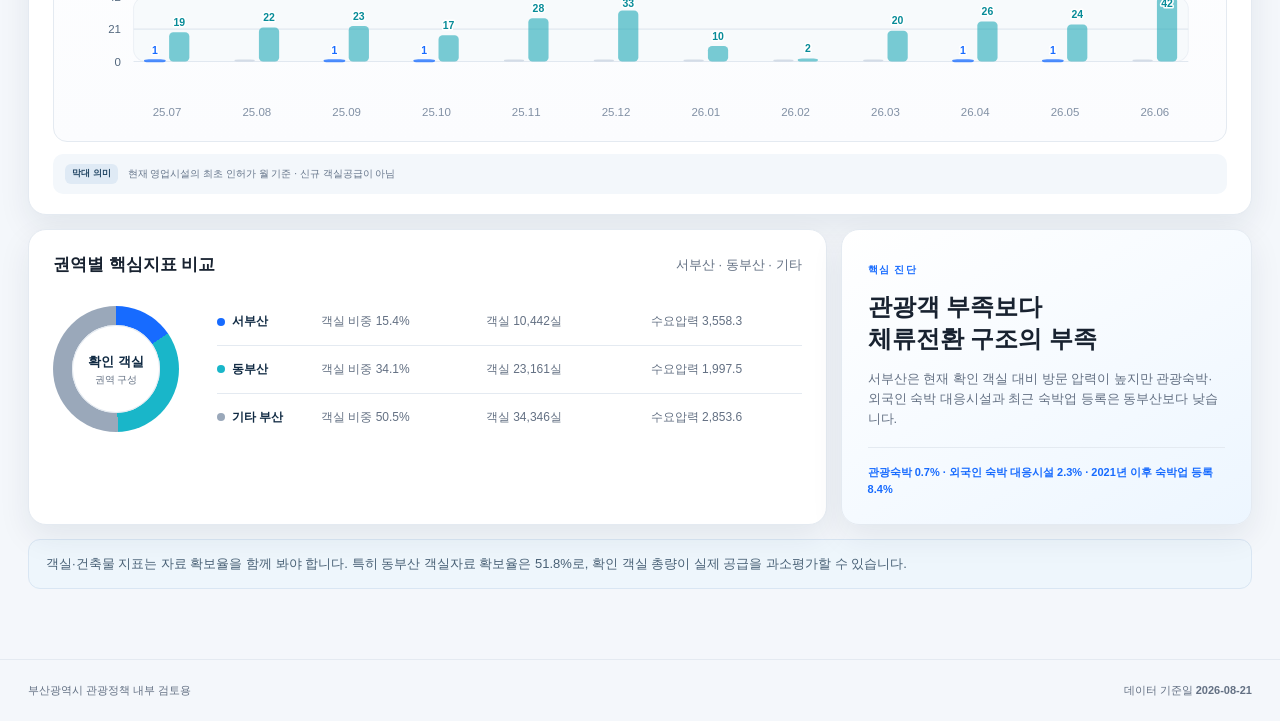
==== commit 05d9149b: "feat(tourism): improve overview and runtime resilience" ====
--- a/src/westbusan/tourism_dashboard/assets/index.html
+++ b/src/westbusan/tourism_dashboard/assets/index.html
@@ -5,7 +5,7 @@
   <meta name="viewport" content="width=device-width,initial-scale=1">
   <meta name="description" content="관광수요를 부산의 체류·숙박·소비로 연결하기 위한 정책 분석 대시보드">
   <title>부산 관광경제 활력 분석</title>
-  <link rel="stylesheet" href="app.css?v=20260823-consumption-formula-v43">
+  <link rel="stylesheet" href="app.css?v=20260830-overview-demand-v23">
 </head>
 <body>
   <header class="topbar">
@@ -17,10 +17,10 @@
     <nav class="tabs" aria-label="대시보드 메뉴" role="tablist">
       <button class="active" role="tab" aria-selected="true" data-tab-target="overview">종합현황</button>
       <button role="tab" aria-selected="false" data-tab-target="tourism">서부산 자치구 현황</button>
-      <button role="tab" aria-selected="false" data-tab-target="supply">동서 공급 격차</button>
-      <button role="tab" aria-selected="false" data-tab-target="investment">투자정보 제공</button>
-      <button role="tab" aria-selected="false" data-tab-target="vacant">빈집 정보 제공</button>
-      <button role="tab" aria-selected="false" data-tab-target="river">낙동강 규제검토</button>
+      <button role="tab" aria-selected="false" data-tab-target="supply">동서 숙박공급 격차</button>
+      <button role="tab" aria-selected="false" data-tab-target="investment">서부산 숙박시설 투자정보</button>
+      <button role="tab" aria-selected="false" data-tab-target="vacant">서부산 빈집 관광숙박 투자 정보</button>
+      <button role="tab" aria-selected="false" data-tab-target="river">낙동강 관광자원화 투자 정보</button>
       <button role="tab" aria-selected="false" data-tab-target="insights">AI 종합 분석</button>
     </nav>
 
@@ -197,8 +197,8 @@
     <section class="tab-panel" data-tab-panel="river" id="river">
       <div class="section-head"><div><span>NAKDONG RIVER SITE PRE-SCREENING</span><h2>낙동강 친수공원 관광개발 규제 검토</h2></div><p>낙동강 친수공원 일원의 하천·환경·국가유산·도시계획 규제를 중첩하여 관광개발 가능성을 사전 검토합니다.</p></div>
       <div class="river-review-flow"><article><span>01</span><strong>공원·행위 선택</strong><p>화명·대저·삼락·맥도·을숙도</p></article><article><span>02</span><strong>지도 지점검토</strong><p>하천·습지·국가유산·도시공원</p></article><article><span>03</span><strong>주소·지번 검토</strong><p>용도지역·지구·구역·제한사항</p></article><article><span>04</span><strong>행정 확인</strong><p>최신 고시·점용허가·관리청 협의</p></article></div>
-      <div class="river-map-head"><div><span>RIMGIS + VWORLD + APPROVED DB</span><h3>낙동강 친수공원 정밀 규제지도</h3></div><a class="text-link" href="river-map/index.html?v=20260830-layer-toggle-v19" target="_blank" rel="noopener">지도 크게 열기 ↗</a></div>
-      <article class="card map-card river-map-card"><iframe data-river-map-src="river-map/index.html?v=20260830-layer-toggle-v19" title="낙동강 친수공원 관광개발 규제 검토 지도" loading="lazy"></iframe></article>
+      <div class="river-map-head"><div><span>RIMGIS + VWORLD + APPROVED DB</span><h3>낙동강 친수공원 정밀 규제지도</h3></div><a class="text-link" href="river-map/index.html?v=20260830-legal-links-v21" target="_blank" rel="noopener">지도 크게 열기 ↗</a></div>
+      <article class="card map-card river-map-card"><iframe data-river-map-src="river-map/index.html?v=20260830-legal-links-v21" title="낙동강 친수공원 관광개발 규제 검토 지도" loading="lazy"></iframe></article>
       <div class="notice"><strong>판정 한계:</strong> 별도 발행된 PNU별 토지이용 속성이 있는 주소·지번은 세분 용도지역·용도지구·용도구역·지구단위계획·개발행위 제한을 함께 표시합니다. 미발행·조회실패는 규제 없음이 아니라 미판정입니다. ‘검토 가능’은 허가가 아니며 최신 고시도면·토지이용계획확인서·관리청 공식의견으로 재판정해야 합니다.</div>
     </section>
 
@@ -231,6 +231,6 @@
   </main>
 
   <footer><span>부산광역시 관광정책 내부 검토용</span><span>데이터 기준일 <strong data-as-of>—</strong></span></footer>
-  <script src="app.js?v=20260823-consumption-formula-v43"></script>
+  <script src="app.js?v=20260830-overview-demand-v23"></script>
 </body>
 </html>
--- a/src/westbusan/tourism_dashboard/assets/app.css
+++ b/src/westbusan/tourism_dashboard/assets/app.css
@@ -17,7 +17,7 @@
 .trend-card{margin-top:14px;overflow:hidden}.trend-header{display:flex;align-items:flex-end;justify-content:space-between;gap:24px;padding:24px 24px 16px}.trend-eyebrow{display:block;margin-bottom:5px;color:var(--blue);font-size:10px;font-weight:900;letter-spacing:.14em}.trend-header h3{margin:0;color:var(--navy);font-size:20px;letter-spacing:-.025em}.trend-header p{margin:5px 0 0;color:var(--muted);font-size:12px}.trend-unit{flex:0 0 auto;padding:7px 10px;border-radius:8px;background:#eef4fa;color:#52677d;font-size:10px}.trend-summary{display:grid;grid-template-columns:repeat(4,1fr);gap:10px;padding:0 24px 16px}.trend-stat{min-width:0;padding:14px 16px;border:1px solid #e5ebf2;border-radius:13px;background:linear-gradient(145deg,#f8fbff,#f2f6fb)}.trend-stat span,.trend-stat small{display:block;color:var(--muted);font-size:10px}.trend-stat strong{display:block;margin:3px 0;color:var(--navy);font-size:21px;letter-spacing:-.035em}.trend-chart-shell{position:relative;margin:0 24px;border:1px solid var(--line);border-radius:14px;background:linear-gradient(180deg,#fff,#fbfcfe)}.trend-legend{display:flex;flex-wrap:wrap;justify-content:flex-end;gap:10px 18px;padding:14px 18px 0;color:var(--muted);font-size:10px;font-weight:700}.trend-legend span{display:flex;align-items:center;gap:7px}.trend-legend span:before{content:"";display:inline-block;width:18px;height:4px;border-radius:99px}.trend-legend .line.west:before{background:#176bff}.trend-legend .line.east:before{background:#19a7b5;background:repeating-linear-gradient(90deg,#19a7b5 0 8px,transparent 8px 12px)}.trend-legend .bar:before{height:10px;border-radius:3px;opacity:.56}.trend-legend .bar.west:before{background:#176bff}.trend-legend .bar.east:before{background:#19a7b5}.trend-chart{width:100%;overflow-x:auto;overflow-y:hidden}.trend-chart svg{display:block;width:100%;min-width:900px;height:auto}.trend-grid{stroke:#e7edf4;stroke-width:1}.trend-axis-label,.trend-month{fill:#8190a4;font-family:inherit;font-size:11px}.trend-axis-label.entry-axis{fill:#52677d}.trend-bar{fill:#176bff;opacity:.32}.trend-bar.east{fill:#19a7b5;opacity:.58}.trend-bar.zero{fill:#cbd5e1;opacity:.8}.trend-line{fill:none;stroke:#176bff;stroke-width:4;stroke-linecap:round;stroke-linejoin:round}.trend-line.east{stroke:#19a7b5;stroke-dasharray:9 7}.trend-point{fill:#fff;stroke:#176bff;stroke-width:3}.trend-point.east{stroke:#19a7b5}.trend-hit{fill:transparent;cursor:crosshair;outline:none}.trend-hit:focus{stroke:rgba(23,107,255,.28);stroke-width:2}.trend-tooltip{position:absolute;z-index:4;min-width:214px;padding:11px 13px;border-radius:10px;background:#102a43;color:#fff;box-shadow:0 10px 26px rgba(16,42,67,.25);transform:translateX(-50%);pointer-events:none}.trend-tooltip strong,.trend-tooltip span{display:block}.trend-tooltip strong{margin-bottom:5px;font-size:12px}.trend-tooltip span{font-size:10px;color:#dce8f4}.trend-tooltip span+span{margin-top:3px}.trend-tooltip span:before{content:"";display:inline-block;width:7px;height:7px;margin-right:6px;border-radius:50%}.trend-tooltip .west-demand:before,.trend-tooltip .west-entry:before{background:#176bff}.trend-tooltip .east-demand:before,.trend-tooltip .east-entry:before{background:#19a7b5}.trend-tooltip .west-entry:before,.trend-tooltip .east-entry:before{border-radius:2px}.trend-footnote{display:flex;justify-content:space-between;gap:20px;padding:13px 24px 21px;color:#718096;font-size:10px}.trend-footnote span:last-child{text-align:right}
 @media(max-width:760px){.trend-header{align-items:flex-start;flex-direction:column}.trend-unit{align-self:flex-start}.trend-summary{grid-template-columns:1fr 1fr}.trend-stat{padding:12px}.trend-stat strong{font-size:18px}.trend-chart-shell{margin:0 14px}.trend-chart svg{min-width:860px}.trend-legend{justify-content:flex-start;padding-left:14px}.trend-footnote{flex-direction:column;padding:12px 14px 18px}.trend-footnote span:last-child{text-align:left}}
 .trend-legend .region:before{width:9px;height:9px;border-radius:50%}.trend-legend .region.west:before{background:#176bff}.trend-legend .region.east:before{background:#19a7b5}.trend-demand-panel{fill:#fbfdff;stroke:#edf1f6;stroke-width:1}.trend-entry-panel{fill:#f7fafc;stroke:#edf1f6;stroke-width:1}.trend-panel-label{fill:#52677d;font-family:inherit;font-size:12px;font-weight:800}.trend-panel-divider{stroke:#dfe7ef;stroke-width:1}.trend-grid.entry-grid{stroke:#e1e8f0}.trend-definition{display:flex;align-items:center;gap:10px;margin:12px 24px 20px;padding:10px 12px;border-radius:10px;background:#f3f7fb;color:#65758a;font-size:10px}.trend-definition strong{flex:0 0 auto;padding:3px 7px;border-radius:6px;background:#dfeaf5;color:#244866;font-size:9px}@media(max-width:760px){.trend-definition{align-items:flex-start;margin:10px 14px 16px}}
-.trend-card .trend-header{padding:20px 24px 12px}.trend-bar.west:not(.zero){opacity:.76;stroke:#176bff;stroke-width:1.5}.trend-west-entry-label{fill:#176bff;font-family:inherit;font-size:10px;font-weight:900;paint-order:stroke;stroke:#fff;stroke-width:3px;stroke-linejoin:round}
+.trend-card .trend-header{padding:20px 24px 12px}.trend-bar.west:not(.zero){opacity:.76;stroke:#176bff;stroke-width:1.5}.trend-west-entry-label,.trend-east-entry-label{font-family:inherit;font-size:10px;font-weight:900;paint-order:stroke;stroke:#fff;stroke-width:3px;stroke-linejoin:round}.trend-west-entry-label{fill:#176bff}.trend-east-entry-label{fill:#078b98}
 .district-control{display:flex;align-items:center;justify-content:space-between;gap:24px;padding:18px 22px}.district-control>div:first-child{display:flex;flex-direction:column}.district-control strong{font-size:14px;color:var(--navy)}.district-control span{font-size:11px;color:var(--muted)}.district-tabs{display:flex;gap:7px;flex-wrap:wrap}.district-tabs button{padding:9px 17px;border:1px solid #d7e1eb;border-radius:10px;background:#f7f9fc;color:#53677e;font:inherit;font-size:12px;font-weight:800;cursor:pointer}.district-tabs button.active{border-color:var(--blue);background:var(--blue);color:#fff;box-shadow:0 6px 16px rgba(23,107,255,.18)}.district-profile{display:grid;grid-template-columns:1fr 58px 1fr;align-items:center;gap:12px;margin:14px 0}.district-profile-card{padding:22px}.district-profile-card.selected{border-color:#bcd4ff;background:linear-gradient(145deg,#fff,#f2f7ff)}.district-profile-card.benchmark{border-color:#b9e7eb;background:linear-gradient(145deg,#fff,#f0fbfc)}.district-profile-heading{display:flex;align-items:center;justify-content:space-between;gap:12px}.district-profile-heading h3{margin:0;font-size:23px;color:var(--navy)}.district-role{padding:4px 8px;border-radius:7px;background:#eaf2ff;color:var(--blue);font-size:10px;font-weight:900}.benchmark .district-role{background:#e9f9fa;color:#158b97}.district-profile-primary{display:flex;align-items:baseline;gap:12px;margin-top:13px}.district-profile-primary strong{font-size:28px;color:var(--navy)}.district-profile-primary span,.district-profile-card p{color:var(--muted);font-size:11px}.district-profile-card p{margin:5px 0 0}.district-versus{display:grid;place-items:center;width:46px;height:46px;margin:auto;border-radius:50%;background:var(--navy);color:#fff;font-size:11px;font-weight:900;box-shadow:0 8px 18px rgba(11,35,65,.16)}.district-comparison-grid{padding:3px 24px 22px}.district-comparison-row{display:grid;grid-template-columns:180px 1fr 1fr;gap:22px;align-items:center;padding:13px 0;border-top:1px solid var(--line)}.district-metric-label strong,.district-metric-label small{display:block}.district-metric-label strong{color:var(--navy);font-size:12px}.district-metric-label small{margin-top:2px;color:var(--muted);font-size:9px}.district-metric-side{display:grid;grid-template-columns:70px auto;gap:8px 12px;align-items:center}.district-metric-side span{color:var(--muted);font-size:10px}.district-metric-side strong{justify-self:end;color:var(--navy);font-size:13px}.district-metric-track{grid-column:1/-1;height:7px;overflow:hidden;border-radius:99px;background:#edf1f5}.district-metric-fill{display:block;height:100%;border-radius:99px;background:var(--blue)}.district-metric-side.benchmark .district-metric-fill{background:var(--cyan)}.district-policy{margin-top:14px;padding:24px;background:linear-gradient(135deg,#102a43,#154b78);color:#fff}.district-policy-meta{display:flex;align-items:center;justify-content:space-between;gap:12px}.district-policy-label{color:#83e3eb;font-size:10px;font-weight:900;letter-spacing:.12em}.district-policy-cache{padding:5px 9px;border:1px solid rgba(131,227,235,.34);border-radius:999px;background:rgba(131,227,235,.1);color:#b9f3f6;font-size:9px;font-weight:800}.district-policy h3{margin:7px 0;font-size:20px}.district-policy p{margin:0;max-width:1100px;color:#dce9f5;font-size:12px;line-height:1.7}.district-policy-action{display:grid;grid-template-columns:minmax(150px,260px) 1fr;gap:12px;margin-top:14px;padding:12px 14px;border:1px solid rgba(255,255,255,.13);border-radius:10px;background:rgba(255,255,255,.06)}.district-policy-action strong{color:#fff;font-size:11px}.district-policy-action span{color:#c9dceb;font-size:10px;line-height:1.55}.district-policy small{display:block;margin-top:13px;color:#9fb8cf;font-size:9px}
 @media(max-width:980px){.district-control{align-items:flex-start;flex-direction:column}.district-comparison-row{grid-template-columns:140px 1fr 1fr;gap:14px}}
 @media(max-width:600px){.district-profile{grid-template-columns:1fr}.district-versus{width:38px;height:38px}.district-comparison-row{grid-template-columns:1fr;gap:8px;padding:16px 0}.district-metric-label{margin-bottom:2px}.district-tabs{width:100%}.district-tabs button{flex:1}.district-comparison-grid{padding:3px 18px 18px}}
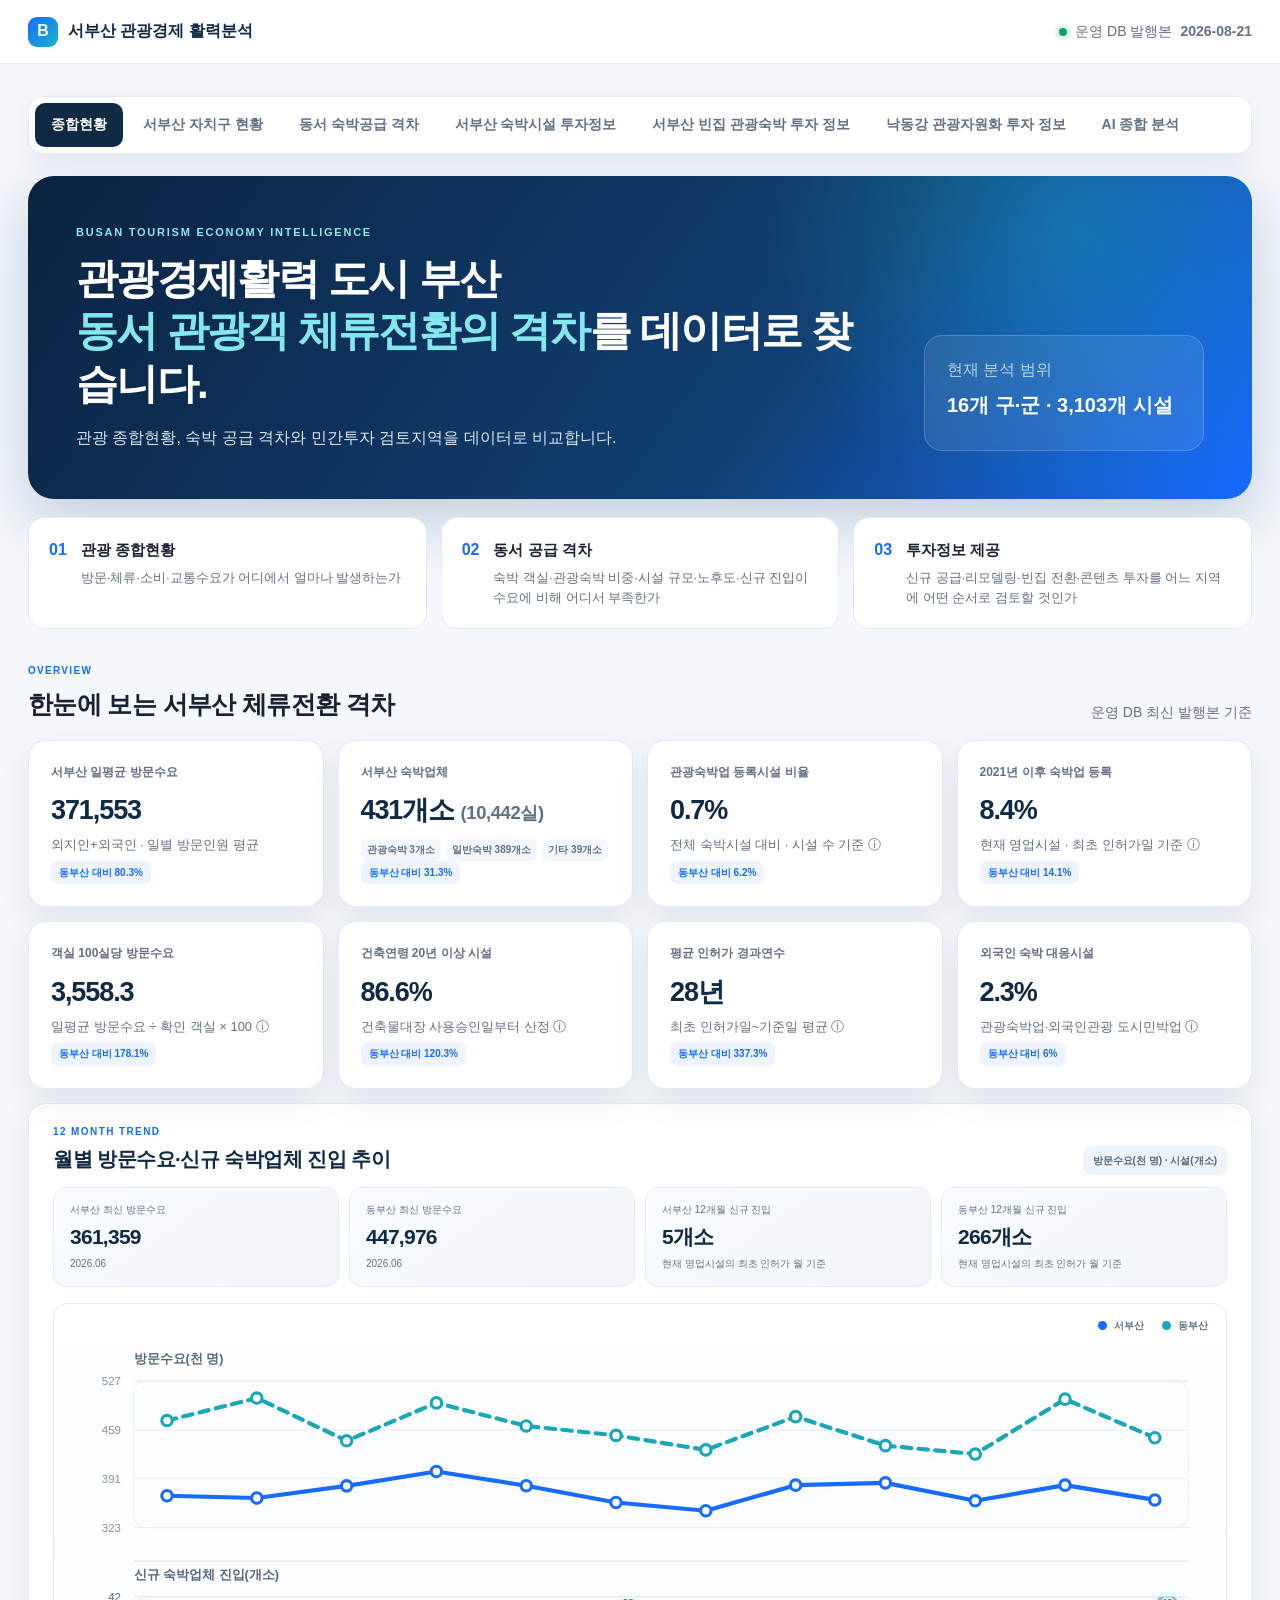
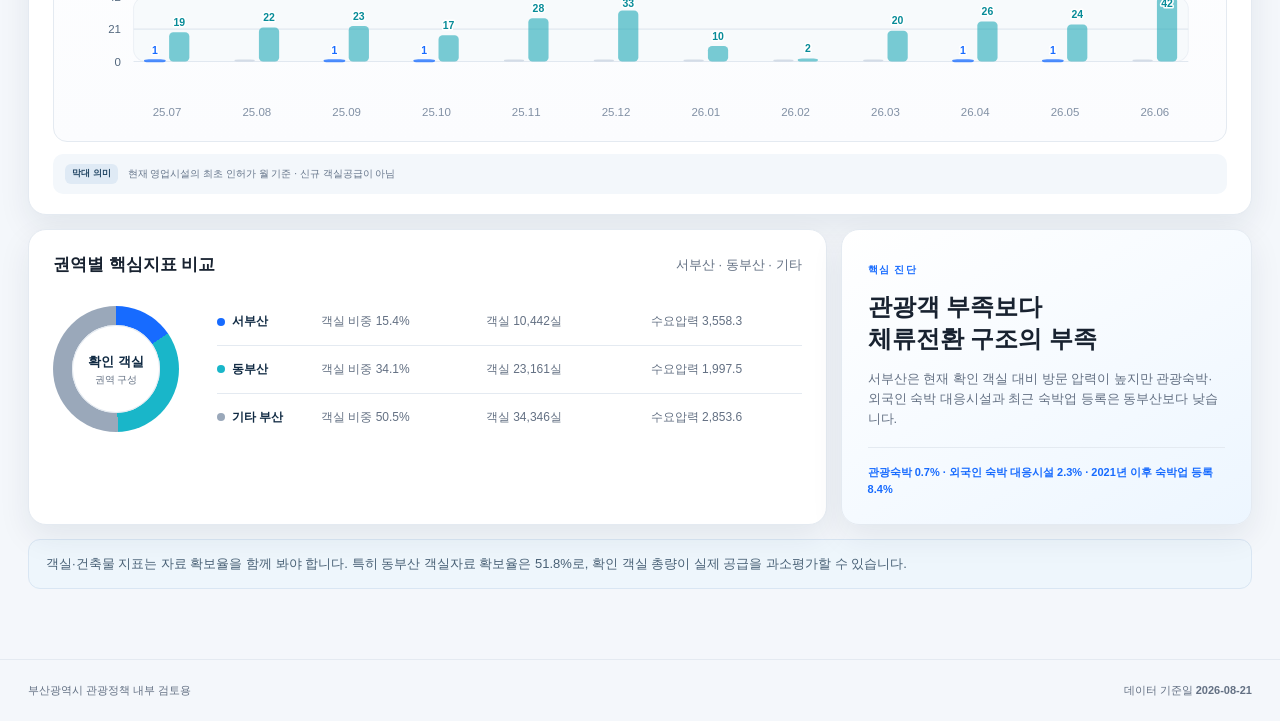
==== commit f902d95e: "docs(tourism): rename dashboard title" ====
--- a/src/westbusan/tourism_dashboard/assets/index.html
+++ b/src/westbusan/tourism_dashboard/assets/index.html
@@ -4,12 +4,12 @@
   <meta charset="utf-8">
   <meta name="viewport" content="width=device-width,initial-scale=1">
   <meta name="description" content="관광수요를 부산의 체류·숙박·소비로 연결하기 위한 정책 분석 대시보드">
-  <title>부산 관광경제 활력 분석</title>
-  <link rel="stylesheet" href="app.css?v=20260830-overview-demand-v23">
+  <title>서부산 관광경제 활력분석</title>
+  <link rel="stylesheet" href="app.css?v=20260830-map-layout-v25">
 </head>
 <body>
   <header class="topbar">
-    <a class="brand" href="#overview"><span class="brand-mark">B</span><span>부산 관광경제 활력 분석</span></a>
+    <a class="brand" href="#overview"><span class="brand-mark">B</span><span>서부산 관광경제 활력분석</span></a>
     <div class="top-meta"><span class="status-dot"></span><span>운영 DB 발행본</span><strong data-as-of>—</strong></div>
   </header>
 
@@ -69,7 +69,7 @@
     <section class="tab-panel" data-tab-panel="tourism" id="tourism">
       <div class="section-head"><div><span>WEST BUSAN DISTRICTS</span><h2>서부산 자치구 상세현황</h2></div><p>해운대구를 동일 기준 비교값으로 사용합니다.</p></div>
       <div class="district-summary-grid" data-west-district-summary></div>
-      <div class="district-priority-note" data-district-priority-note><strong>우선순위 산정 기준</strong><span>객실 100실당 일평균 방문수요(최근 355일 외지인·외국인 일평균 방문수요 ÷ 확인 객실 × 100)가 높은 순서입니다. 노후도·관광숙박·외국인 숙박 대응시설·최근 숙박업 등록은 지원유형 판단에 활용하며, 최종 투자 확정 순위가 아닙니다.</span></div>
+      <div class="district-priority-note" data-district-priority-note><strong>자치구 비교 지표</strong><span>객실 100실당 일평균 방문수요(최근 355일 외지인·외국인 일평균 방문수요 ÷ 확인 객실 × 100)와 노후도·관광숙박·외국인 숙박 대응시설·최근 숙박업 등록을 함께 비교합니다. 자치구별 정책 특성을 확인하기 위한 참고지표이며 최종 투자순위를 의미하지 않습니다.</span></div>
       <article class="card district-chart-card">
         <div class="card-head"><h3>서부산 4개 구 분야별 비교</h3><span>괄호는 부산 전체 비중 · 합산 가능한 지표만 표시</span></div>
         <div class="district-chart-metrics" data-district-chart-metrics></div>
@@ -139,8 +139,8 @@
         <article><span>03</span><div><strong>AI 투자해석 확인</strong><p>적합한 투자유형과 정책 검토사항을 자연어로 확인합니다.</p></div></article>
       </div>
       <div class="investment-map-head">
-        <div><span>SPATIAL INVESTMENT</span><h3>지역별 숙박 투자기회 지도</h3><p>번호가 있는 후보지를 선택하면 지도 안의 상세정보에서 시설·수요·노후도 근거를 확인할 수 있습니다.</p></div>
-        <a class="text-link" href="map/index.html?v=20260827-poi-filters-v66" target="_blank" rel="noopener">지도 크게 열기 ↗</a>
+        <div><span>SPATIAL INVESTMENT</span><h3>지역별 숙박시설 투자 정보 지도</h3><p>번호가 있는 후보지를 선택하면 지도 안의 상세정보에서 시설·수요·노후도·접근성 근거를 확인할 수 있습니다.</p></div>
+        <a class="text-link" href="map/index.html?v=20260830-map-layout-v67" target="_blank" rel="noopener">지도 크게 열기 ↗</a>
       </div>
       <div class="map-question-grid" aria-label="공간지도로 확인할 정책 질문">
         <article><span>공급</span><strong>관광수요 대비 숙박공급 부족</strong><p>방문압력과 숙박 공급을 결합해 신규 공급 검토지역을 찾습니다.</p></article>
@@ -148,7 +148,7 @@
         <article><span>개선</span><strong>노후 숙박시설 밀집도</strong><p>20년 이상 건물과 시설 집적을 리모델링 후보로 검토합니다.</p></article>
         <article><span>시장</span><strong>신규 숙박업 진입</strong><p>최근 등록과 기존 공급구조를 함께 보고 투자방향을 판단합니다.</p></article>
       </div>
-      <article class="card map-card investment-map-card"><iframe data-map-src="map/index.html?v=20260827-poi-filters-v66" title="부산 관광 숙박 투자기회 지도" loading="lazy"></iframe></article>
+      <article class="card map-card investment-map-card"><iframe data-map-src="map/index.html?v=20260830-map-layout-v67" title="부산 관광 숙박시설 투자 정보 지도" loading="lazy"></iframe></article>
       <article class="card map-ai-control">
         <div><span>AI INVESTMENT INTERPRETATION</span><h3>관광 숙박 투자기회 AI 해석</h3><p>신규 공급·리모델링·빈집 전환·콘텐츠 보완 중 어떤 검토가 먼저 필요한지 발행지표로 설명합니다.</p></div>
         <button type="button" data-map-insight-button>AI 투자정보 해석</button>
@@ -189,16 +189,16 @@
         </div>
       </article>
       <div class="notice workation-caveat">현재 게시 빈집의 필지 연속성·면적·건축자료에 따른 <strong>투자검토 우선지역 선별 결과이며 사업대상지 확정이 아닙니다</strong>. 추진 전 소유권, 토지이용, 접도, 구조안전, 소방·주차·위생, 관광·교통·통신여건과 사업성을 별도 확인해야 합니다.</div>
-      <div class="vacant-map-head"><div><span>LIVE VWORLD MAP</span><h3>빈집 전수현황·유형별 개발후보 지도</h3></div><a class="text-link" href="vacant-map/index.html?v=20260827-poi-filters-v66" target="_blank" rel="noopener">지도 크게 열기 ↗</a></div>
-      <article class="card map-card vacant-map-card"><iframe data-vacant-map-src="vacant-map/index.html?v=20260827-poi-filters-v66" title="서부산 빈집 전수현황과 개발후보 지도" loading="lazy"></iframe></article>
+      <div class="vacant-map-head"><div><span>LIVE VWORLD MAP</span><h3>빈집 전수현황·유형별 개발후보 지도</h3></div><a class="text-link" href="vacant-map/index.html?v=20260830-map-layout-v67" target="_blank" rel="noopener">지도 크게 열기 ↗</a></div>
+      <article class="card map-card vacant-map-card"><iframe data-vacant-map-src="vacant-map/index.html?v=20260830-map-layout-v67" title="서부산 빈집 전수현황과 개발후보 지도" loading="lazy"></iframe></article>
       <div class="notice">후보지는 빈집의 물리적 연속성에 따른 1차 검토결과입니다. 실제 관광숙박 또는 거점개발 전에는 토지이용, 건축·소방·위생, 소유·권리관계와 사업성을 별도 확인해야 합니다.</div>
     </section>
 
     <section class="tab-panel" data-tab-panel="river" id="river">
       <div class="section-head"><div><span>NAKDONG RIVER SITE PRE-SCREENING</span><h2>낙동강 친수공원 관광개발 규제 검토</h2></div><p>낙동강 친수공원 일원의 하천·환경·국가유산·도시계획 규제를 중첩하여 관광개발 가능성을 사전 검토합니다.</p></div>
       <div class="river-review-flow"><article><span>01</span><strong>공원·행위 선택</strong><p>화명·대저·삼락·맥도·을숙도</p></article><article><span>02</span><strong>지도 지점검토</strong><p>하천·습지·국가유산·도시공원</p></article><article><span>03</span><strong>주소·지번 검토</strong><p>용도지역·지구·구역·제한사항</p></article><article><span>04</span><strong>행정 확인</strong><p>최신 고시·점용허가·관리청 협의</p></article></div>
-      <div class="river-map-head"><div><span>RIMGIS + VWORLD + APPROVED DB</span><h3>낙동강 친수공원 정밀 규제지도</h3></div><a class="text-link" href="river-map/index.html?v=20260830-legal-links-v21" target="_blank" rel="noopener">지도 크게 열기 ↗</a></div>
-      <article class="card map-card river-map-card"><iframe data-river-map-src="river-map/index.html?v=20260830-legal-links-v21" title="낙동강 친수공원 관광개발 규제 검토 지도" loading="lazy"></iframe></article>
+      <div class="river-map-head"><div><span>RIMGIS + VWORLD + APPROVED DB</span><h3>낙동강 친수공원 정밀 규제지도</h3></div><a class="text-link" href="river-map/index.html?v=20260830-focus-preserve-v22" target="_blank" rel="noopener">지도 크게 열기 ↗</a></div>
+      <article class="card map-card river-map-card"><iframe data-river-map-src="river-map/index.html?v=20260830-focus-preserve-v22" title="낙동강 친수공원 관광개발 규제 검토 지도" loading="lazy"></iframe></article>
       <div class="notice"><strong>판정 한계:</strong> 별도 발행된 PNU별 토지이용 속성이 있는 주소·지번은 세분 용도지역·용도지구·용도구역·지구단위계획·개발행위 제한을 함께 표시합니다. 미발행·조회실패는 규제 없음이 아니라 미판정입니다. ‘검토 가능’은 허가가 아니며 최신 고시도면·토지이용계획확인서·관리청 공식의견으로 재판정해야 합니다.</div>
     </section>
 
@@ -231,6 +231,6 @@
   </main>
 
   <footer><span>부산광역시 관광정책 내부 검토용</span><span>데이터 기준일 <strong data-as-of>—</strong></span></footer>
-  <script src="app.js?v=20260830-overview-demand-v23"></script>
+  <script src="app.js?v=20260830-map-layout-v25"></script>
 </body>
 </html>
--- a/src/westbusan/tourism_dashboard/assets/app.css
+++ b/src/westbusan/tourism_dashboard/assets/app.css
@@ -21,10 +21,10 @@
 .district-control{display:flex;align-items:center;justify-content:space-between;gap:24px;padding:18px 22px}.district-control>div:first-child{display:flex;flex-direction:column}.district-control strong{font-size:14px;color:var(--navy)}.district-control span{font-size:11px;color:var(--muted)}.district-tabs{display:flex;gap:7px;flex-wrap:wrap}.district-tabs button{padding:9px 17px;border:1px solid #d7e1eb;border-radius:10px;background:#f7f9fc;color:#53677e;font:inherit;font-size:12px;font-weight:800;cursor:pointer}.district-tabs button.active{border-color:var(--blue);background:var(--blue);color:#fff;box-shadow:0 6px 16px rgba(23,107,255,.18)}.district-profile{display:grid;grid-template-columns:1fr 58px 1fr;align-items:center;gap:12px;margin:14px 0}.district-profile-card{padding:22px}.district-profile-card.selected{border-color:#bcd4ff;background:linear-gradient(145deg,#fff,#f2f7ff)}.district-profile-card.benchmark{border-color:#b9e7eb;background:linear-gradient(145deg,#fff,#f0fbfc)}.district-profile-heading{display:flex;align-items:center;justify-content:space-between;gap:12px}.district-profile-heading h3{margin:0;font-size:23px;color:var(--navy)}.district-role{padding:4px 8px;border-radius:7px;background:#eaf2ff;color:var(--blue);font-size:10px;font-weight:900}.benchmark .district-role{background:#e9f9fa;color:#158b97}.district-profile-primary{display:flex;align-items:baseline;gap:12px;margin-top:13px}.district-profile-primary strong{font-size:28px;color:var(--navy)}.district-profile-primary span,.district-profile-card p{color:var(--muted);font-size:11px}.district-profile-card p{margin:5px 0 0}.district-versus{display:grid;place-items:center;width:46px;height:46px;margin:auto;border-radius:50%;background:var(--navy);color:#fff;font-size:11px;font-weight:900;box-shadow:0 8px 18px rgba(11,35,65,.16)}.district-comparison-grid{padding:3px 24px 22px}.district-comparison-row{display:grid;grid-template-columns:180px 1fr 1fr;gap:22px;align-items:center;padding:13px 0;border-top:1px solid var(--line)}.district-metric-label strong,.district-metric-label small{display:block}.district-metric-label strong{color:var(--navy);font-size:12px}.district-metric-label small{margin-top:2px;color:var(--muted);font-size:9px}.district-metric-side{display:grid;grid-template-columns:70px auto;gap:8px 12px;align-items:center}.district-metric-side span{color:var(--muted);font-size:10px}.district-metric-side strong{justify-self:end;color:var(--navy);font-size:13px}.district-metric-track{grid-column:1/-1;height:7px;overflow:hidden;border-radius:99px;background:#edf1f5}.district-metric-fill{display:block;height:100%;border-radius:99px;background:var(--blue)}.district-metric-side.benchmark .district-metric-fill{background:var(--cyan)}.district-policy{margin-top:14px;padding:24px;background:linear-gradient(135deg,#102a43,#154b78);color:#fff}.district-policy-meta{display:flex;align-items:center;justify-content:space-between;gap:12px}.district-policy-label{color:#83e3eb;font-size:10px;font-weight:900;letter-spacing:.12em}.district-policy-cache{padding:5px 9px;border:1px solid rgba(131,227,235,.34);border-radius:999px;background:rgba(131,227,235,.1);color:#b9f3f6;font-size:9px;font-weight:800}.district-policy h3{margin:7px 0;font-size:20px}.district-policy p{margin:0;max-width:1100px;color:#dce9f5;font-size:12px;line-height:1.7}.district-policy-action{display:grid;grid-template-columns:minmax(150px,260px) 1fr;gap:12px;margin-top:14px;padding:12px 14px;border:1px solid rgba(255,255,255,.13);border-radius:10px;background:rgba(255,255,255,.06)}.district-policy-action strong{color:#fff;font-size:11px}.district-policy-action span{color:#c9dceb;font-size:10px;line-height:1.55}.district-policy small{display:block;margin-top:13px;color:#9fb8cf;font-size:9px}
 @media(max-width:980px){.district-control{align-items:flex-start;flex-direction:column}.district-comparison-row{grid-template-columns:140px 1fr 1fr;gap:14px}}
 @media(max-width:600px){.district-profile{grid-template-columns:1fr}.district-versus{width:38px;height:38px}.district-comparison-row{grid-template-columns:1fr;gap:8px;padding:16px 0}.district-metric-label{margin-bottom:2px}.district-tabs{width:100%}.district-tabs button{flex:1}.district-comparison-grid{padding:3px 18px 18px}}
-.district-summary-grid{display:grid;grid-template-columns:repeat(4,1fr);gap:12px;margin-bottom:12px}.district-summary-card{padding:18px;border:1px solid var(--line);text-align:left;font:inherit;cursor:pointer}.district-summary-card.active{border-color:#7dabff;background:linear-gradient(145deg,#fff,#eef5ff);box-shadow:0 10px 26px rgba(23,107,255,.12)}.district-summary-rank{color:var(--blue);font-size:9px;font-weight:900;letter-spacing:.08em}.district-summary-card h3{margin:5px 0 4px;color:var(--navy);font-size:20px}.district-summary-card>strong{display:block;color:var(--navy);font-size:14px}.district-summary-card p{margin:5px 0;color:var(--muted);font-size:10px}.district-summary-card small{display:block;margin-top:10px;padding-top:9px;border-top:1px solid var(--line);color:#385f86;font-size:10px;font-weight:800}.district-priority-note{display:grid;grid-template-columns:150px 1fr;gap:14px;align-items:center;margin:0 0 14px;padding:12px 16px;border:1px solid #d7e6fb;border-radius:12px;background:#f5f9ff;color:#536a83;font-size:10px;line-height:1.55}.district-priority-note strong{color:#174f8d;font-size:11px}.district-chart-card{margin-bottom:14px}.district-chart-metrics{display:flex;flex-wrap:wrap;gap:6px;padding:0 24px 12px}.district-chart-metrics button{padding:7px 11px;border:1px solid #dbe4ed;border-radius:8px;background:#f7f9fc;color:#64758a;font:inherit;font-size:10px;font-weight:800;cursor:pointer}.district-chart-metrics button.active{border-color:var(--navy);background:var(--navy);color:#fff}.west-district-chart{padding:4px 24px 22px}.district-chart-benchmark{display:flex;align-items:center;justify-content:flex-end;gap:8px;margin-bottom:8px;color:#158b97;font-size:10px}.district-chart-benchmark strong{padding:4px 8px;border-radius:6px;background:#e9f9fa;color:#137681}.district-chart-bar{display:grid;grid-template-columns:70px 1fr 145px;gap:13px;align-items:center;width:100%;padding:10px 8px;border:0;border-radius:10px;background:transparent;text-align:left;font:inherit;cursor:pointer}.district-chart-bar:hover,.district-chart-bar.active{background:#f2f7ff}.district-chart-bar>strong{color:var(--navy);font-size:12px}.district-chart-track{height:13px;overflow:hidden;border-radius:99px;background:#edf1f5}.district-chart-fill{display:block;height:100%;border-radius:99px;background:linear-gradient(90deg,#176bff,#55a0ff)}.district-chart-bar.active .district-chart-fill{background:linear-gradient(90deg,#0f4fc6,#176bff)}.district-chart-value{text-align:right;color:var(--navy);font-size:11px;font-weight:900}
+.district-summary-grid{display:grid;grid-template-columns:repeat(4,1fr);gap:12px;margin-bottom:12px}.district-summary-card{padding:18px;border:1px solid var(--line);text-align:left;font:inherit;cursor:pointer}.district-summary-card.active{border-color:#7dabff;background:linear-gradient(145deg,#fff,#eef5ff);box-shadow:0 10px 26px rgba(23,107,255,.12)}.district-summary-card h3{margin:5px 0 4px;color:var(--navy);font-size:20px}.district-summary-card>strong{display:block;color:var(--navy);font-size:14px}.district-summary-card p{margin:5px 0;color:var(--muted);font-size:10px}.district-summary-card small{display:block;margin-top:10px;padding-top:9px;border-top:1px solid var(--line);color:#385f86;font-size:10px;font-weight:800}.district-priority-note{display:grid;grid-template-columns:150px 1fr;gap:14px;align-items:center;margin:0 0 14px;padding:12px 16px;border:1px solid #d7e6fb;border-radius:12px;background:#f5f9ff;color:#536a83;font-size:10px;line-height:1.55}.district-priority-note strong{color:#174f8d;font-size:11px}.district-chart-card{margin-bottom:14px}.district-chart-metrics{display:flex;flex-wrap:wrap;gap:6px;padding:0 24px 12px}.district-chart-metrics button{padding:7px 11px;border:1px solid #dbe4ed;border-radius:8px;background:#f7f9fc;color:#64758a;font:inherit;font-size:10px;font-weight:800;cursor:pointer}.district-chart-metrics button.active{border-color:var(--navy);background:var(--navy);color:#fff}.west-district-chart{padding:4px 24px 22px}.district-chart-benchmark{display:flex;align-items:center;justify-content:flex-end;gap:8px;margin-bottom:8px;color:#158b97;font-size:10px}.district-chart-benchmark strong{padding:4px 8px;border-radius:6px;background:#e9f9fa;color:#137681}.district-chart-bar{display:grid;grid-template-columns:70px 1fr 145px;gap:13px;align-items:center;width:100%;padding:10px 8px;border:0;border-radius:10px;background:transparent;text-align:left;font:inherit;cursor:pointer}.district-chart-bar:hover,.district-chart-bar.active{background:#f2f7ff}.district-chart-bar.active .district-chart-fill{background:linear-gradient(90deg,#0f4fc6,#176bff)}.district-chart-bar>strong{color:var(--navy);font-size:12px}.district-chart-track{height:13px;overflow:hidden;border-radius:99px;background:#edf1f5}.district-chart-fill{display:block;height:100%;border-radius:99px;background:linear-gradient(90deg,#176bff,#55a0ff)}.district-chart-value{text-align:right;color:var(--navy);font-size:11px;font-weight:900}
 @media(max-width:980px){.district-summary-grid{grid-template-columns:1fr 1fr}}
 @media(max-width:600px){.district-summary-grid{grid-template-columns:1fr}.district-priority-note{grid-template-columns:1fr;gap:4px}.district-chart-metrics{padding:0 18px 10px}.west-district-chart{padding:4px 14px 18px}.district-chart-bar{grid-template-columns:54px 1fr 105px;gap:8px}.district-summary-card{padding:16px}.district-policy-action{grid-template-columns:1fr}}
-.district-summary-rank{font-size:10px}.district-summary-card>strong{font-size:15px}.district-summary-card p,.district-summary-card small{font-size:12px;line-height:1.5}.district-chart-metrics button{font-size:12px}.district-chart-benchmark{font-size:12px}.district-chart-bar>strong{font-size:13px}.district-chart-value{font-size:12px}
+.district-summary-card>strong{font-size:15px}.district-summary-card p,.district-summary-card small{font-size:12px;line-height:1.5}.district-chart-metrics button{font-size:12px}.district-chart-benchmark{font-size:12px}.district-chart-bar>strong{font-size:13px}.district-chart-value{font-size:12px}
 .supply-gap-summary{display:grid;grid-template-columns:repeat(6,minmax(0,1fr));gap:12px;margin-bottom:14px}.supply-gap-stat{min-width:0;padding:17px 18px;border:1px solid #dce6f0;border-radius:14px;background:linear-gradient(145deg,#fff,#f6f9fd);box-shadow:0 8px 22px rgba(16,42,67,.05)}.supply-gap-stat.featured{grid-column:span 2}.supply-gap-stat h3{margin:0 0 12px;color:var(--navy);font-size:12px}.supply-gap-values{display:flex;flex-wrap:wrap;gap:7px}.supply-gap-values span{padding:6px 8px;border-radius:8px;font-size:11px;font-weight:900}.supply-gap-values .west{background:#eaf2ff;color:#176bff}.supply-gap-values .east{background:#e7f8fa;color:#148b96}.supply-gap-stat p{margin:10px 0 0;color:#5d7186;font-size:10px;line-height:1.45}.visitor-demand-card{margin-bottom:14px;overflow:hidden}.visitor-demand-comparison{display:grid;grid-template-columns:repeat(2,minmax(0,1fr));gap:18px;padding:3px 24px 18px}.visitor-demand-group{padding:16px;border:1px solid #e1e9f1;border-radius:13px;background:#fbfdff}.visitor-demand-group h4{margin:0 0 13px;color:var(--navy);font-size:13px}.visitor-demand-row{display:grid;grid-template-columns:52px minmax(120px,1fr) 92px;align-items:center;gap:10px}.visitor-demand-row+.visitor-demand-row{margin-top:11px}.visitor-demand-row strong{color:#4f647a;font-size:10px}.visitor-demand-bar{height:13px;overflow:hidden;border-radius:99px;background:#eaf0f5}.visitor-demand-bar span{display:block;height:100%;min-width:3px;border-radius:99px}.visitor-demand-bar .west{background:linear-gradient(90deg,#176bff,#5c9cff)}.visitor-demand-bar .east{background:linear-gradient(90deg,#19a7b5,#64d0d7)}.visitor-demand-value{text-align:right;color:var(--navy);font-size:10px;font-weight:900}.visitor-demand-insight{margin:0 24px 12px;padding:13px 15px;border-left:4px solid #176bff;border-radius:0 10px 10px 0;background:#eef5ff;color:#244866;font-size:11px;font-weight:700;line-height:1.6}.visitor-demand-definition{margin:0;padding:0 24px 20px;color:#6a7e92;font-size:9px;line-height:1.55}.visitor-demand-definition:before{content:"지표 해석";display:inline-block;margin-right:7px;padding:3px 6px;border-radius:5px;background:#e8eef5;color:#4b6178;font-size:8px;font-weight:900}@media(max-width:1180px){.supply-gap-summary{grid-template-columns:repeat(3,minmax(0,1fr))}.supply-gap-stat.featured{grid-column:span 2}}@media(max-width:800px){.supply-gap-summary{grid-template-columns:1fr 1fr}.supply-gap-stat.featured{grid-column:1/-1}}@media(max-width:700px){.supply-gap-summary,.visitor-demand-comparison{grid-template-columns:1fr}.supply-gap-stat.featured{grid-column:auto}.supply-gap-stat{padding:15px}.visitor-demand-comparison{padding:3px 16px 16px}.visitor-demand-insight{margin:0 16px 12px}.visitor-demand-definition{padding:0 16px 18px}.visitor-demand-row{grid-template-columns:48px minmax(90px,1fr) 86px}}
 .supply-gap-definition{display:block;min-height:28px;margin:-6px 0 10px;color:#708397;font-size:9px;line-height:1.45}.table-definition{margin:0;padding:12px 16px 14px;border-top:1px solid var(--line);background:#f8fafc;color:#61758a;font-size:9px;line-height:1.55}.table-definition strong{color:#244866}
 .supply-gap-summary{grid-template-columns:repeat(5,minmax(0,1fr))}.supply-gap-stat{display:flex;min-height:190px;flex-direction:column}.supply-gap-stat p{margin:auto 0 0;padding-top:10px}.region-donut-card{justify-content:center}.region-donut-details h3{margin:0;font-size:19px}.supply-ai-control{display:grid;grid-template-columns:minmax(0,1fr) auto;gap:16px;align-items:center;margin-top:14px;padding:22px 24px}.supply-ai-control span{color:var(--blue);font-size:9px;font-weight:900;letter-spacing:.14em}.supply-ai-control h3{margin:4px 0;font-size:18px}.supply-ai-control p{grid-column:1/-1;margin:0;color:var(--muted);font-size:11px}.supply-ai-control div p{margin:0}.supply-ai-control button{padding:12px 17px;border:0;border-radius:10px;background:linear-gradient(135deg,var(--blue),#3c87ff);color:#fff;font-weight:900;cursor:pointer}.supply-ai-control button:disabled{opacity:.55;cursor:wait}.supply-ai-result{margin-top:12px;padding:24px}.supply-ai-result>h3{margin:9px 0;font-size:22px}.supply-ai-result>p{margin:0;color:var(--muted);font-size:12px}.supply-ai-meta{display:flex;gap:7px;flex-wrap:wrap}.supply-ai-meta span{padding:4px 8px;border-radius:7px;background:#edf4ff;color:#356690;font-size:9px;font-weight:800}.supply-ai-findings,.supply-ai-options{display:grid;grid-template-columns:repeat(3,minmax(0,1fr));gap:10px;margin-top:16px}.supply-ai-findings article,.supply-ai-options article{padding:15px;border:1px solid #e1e9f1;border-radius:12px;background:#f9fbfd}.supply-ai-findings strong,.supply-ai-options strong{display:block;color:var(--navy);font-size:12px}.supply-ai-findings p,.supply-ai-options p{margin:6px 0 0;color:#63778b;font-size:10px;line-height:1.55}.supply-ai-options span{display:inline-block;margin-bottom:7px;padding:3px 6px;border-radius:5px;background:#eaf2ff;color:var(--blue);font-size:9px;font-weight:900}@media(max-width:1180px){.supply-gap-summary{grid-template-columns:repeat(3,minmax(0,1fr))}}@media(max-width:800px){.supply-gap-summary{grid-template-columns:repeat(2,minmax(0,1fr))}.supply-ai-findings,.supply-ai-options{grid-template-columns:1fr}}@media(max-width:700px){.supply-gap-summary{grid-template-columns:1fr}.supply-gap-stat{min-height:0}.supply-ai-control{grid-template-columns:1fr}.supply-ai-control button{width:100%}}
